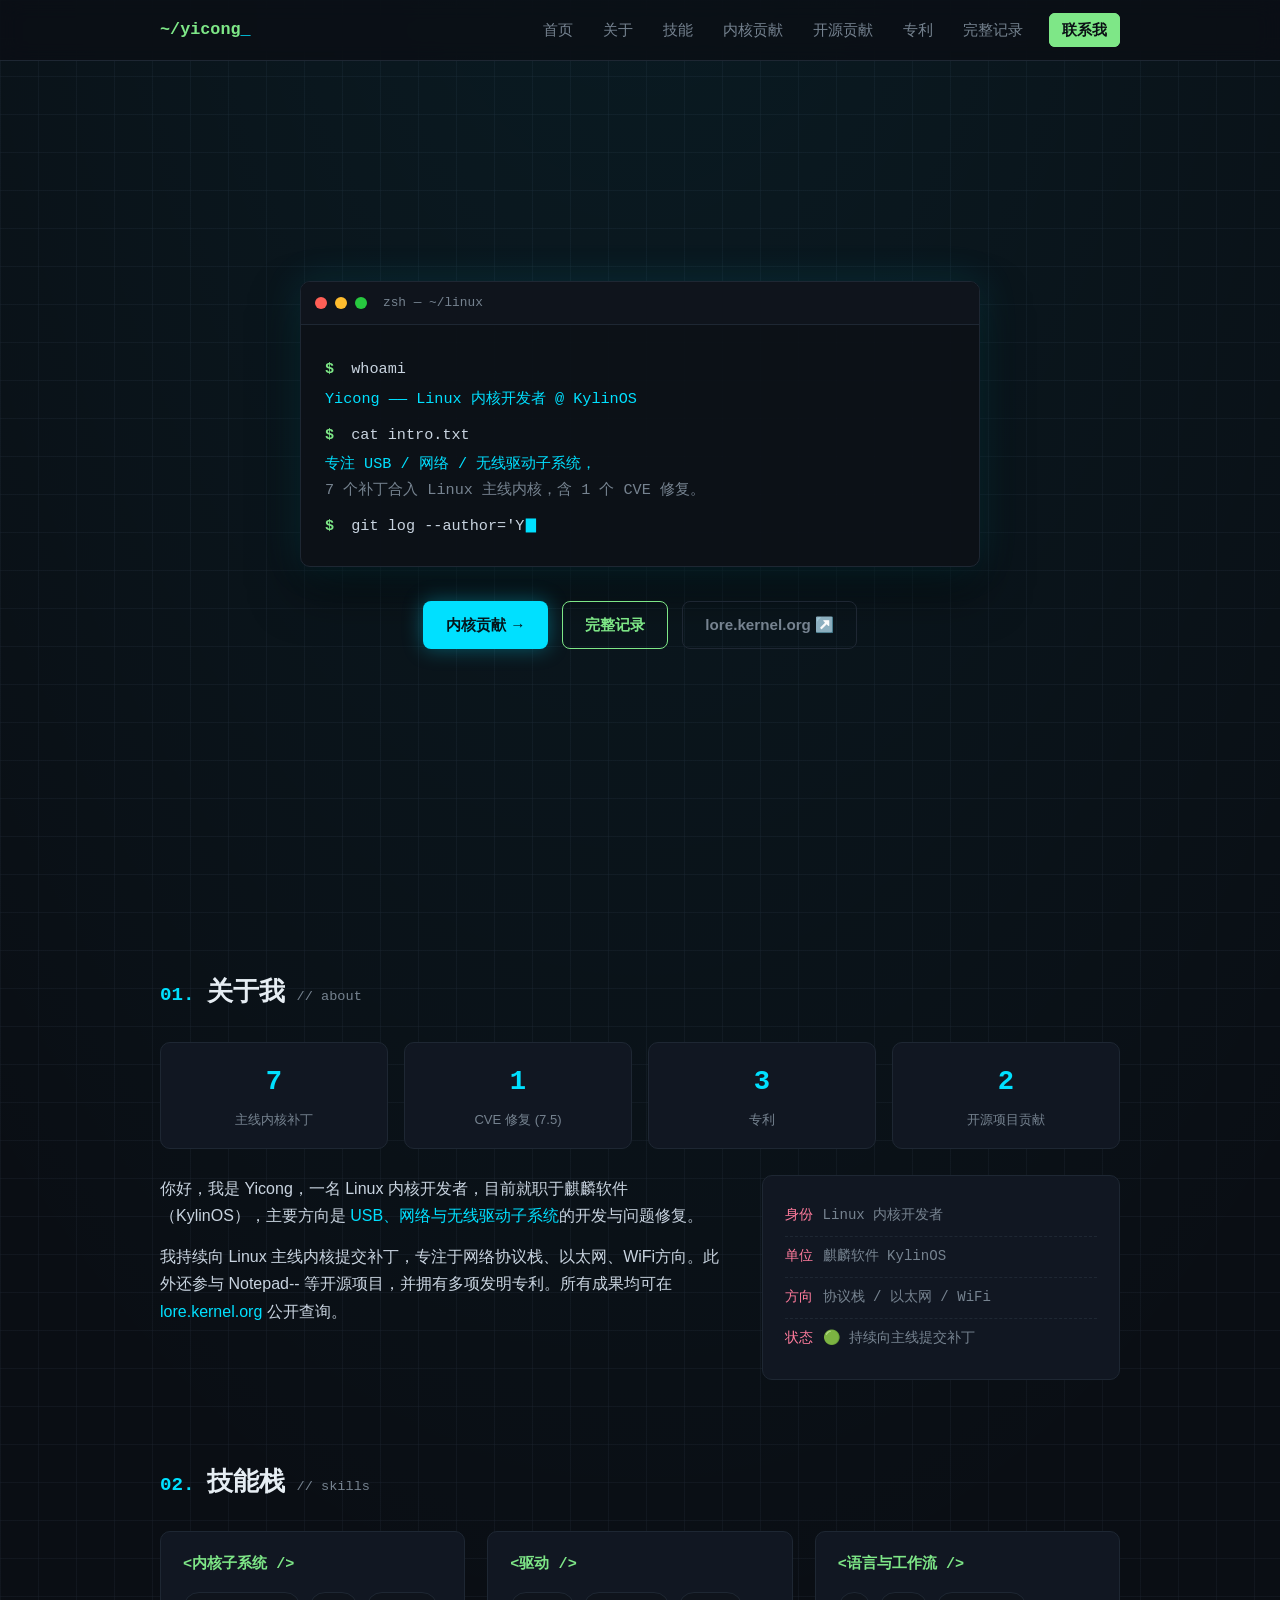
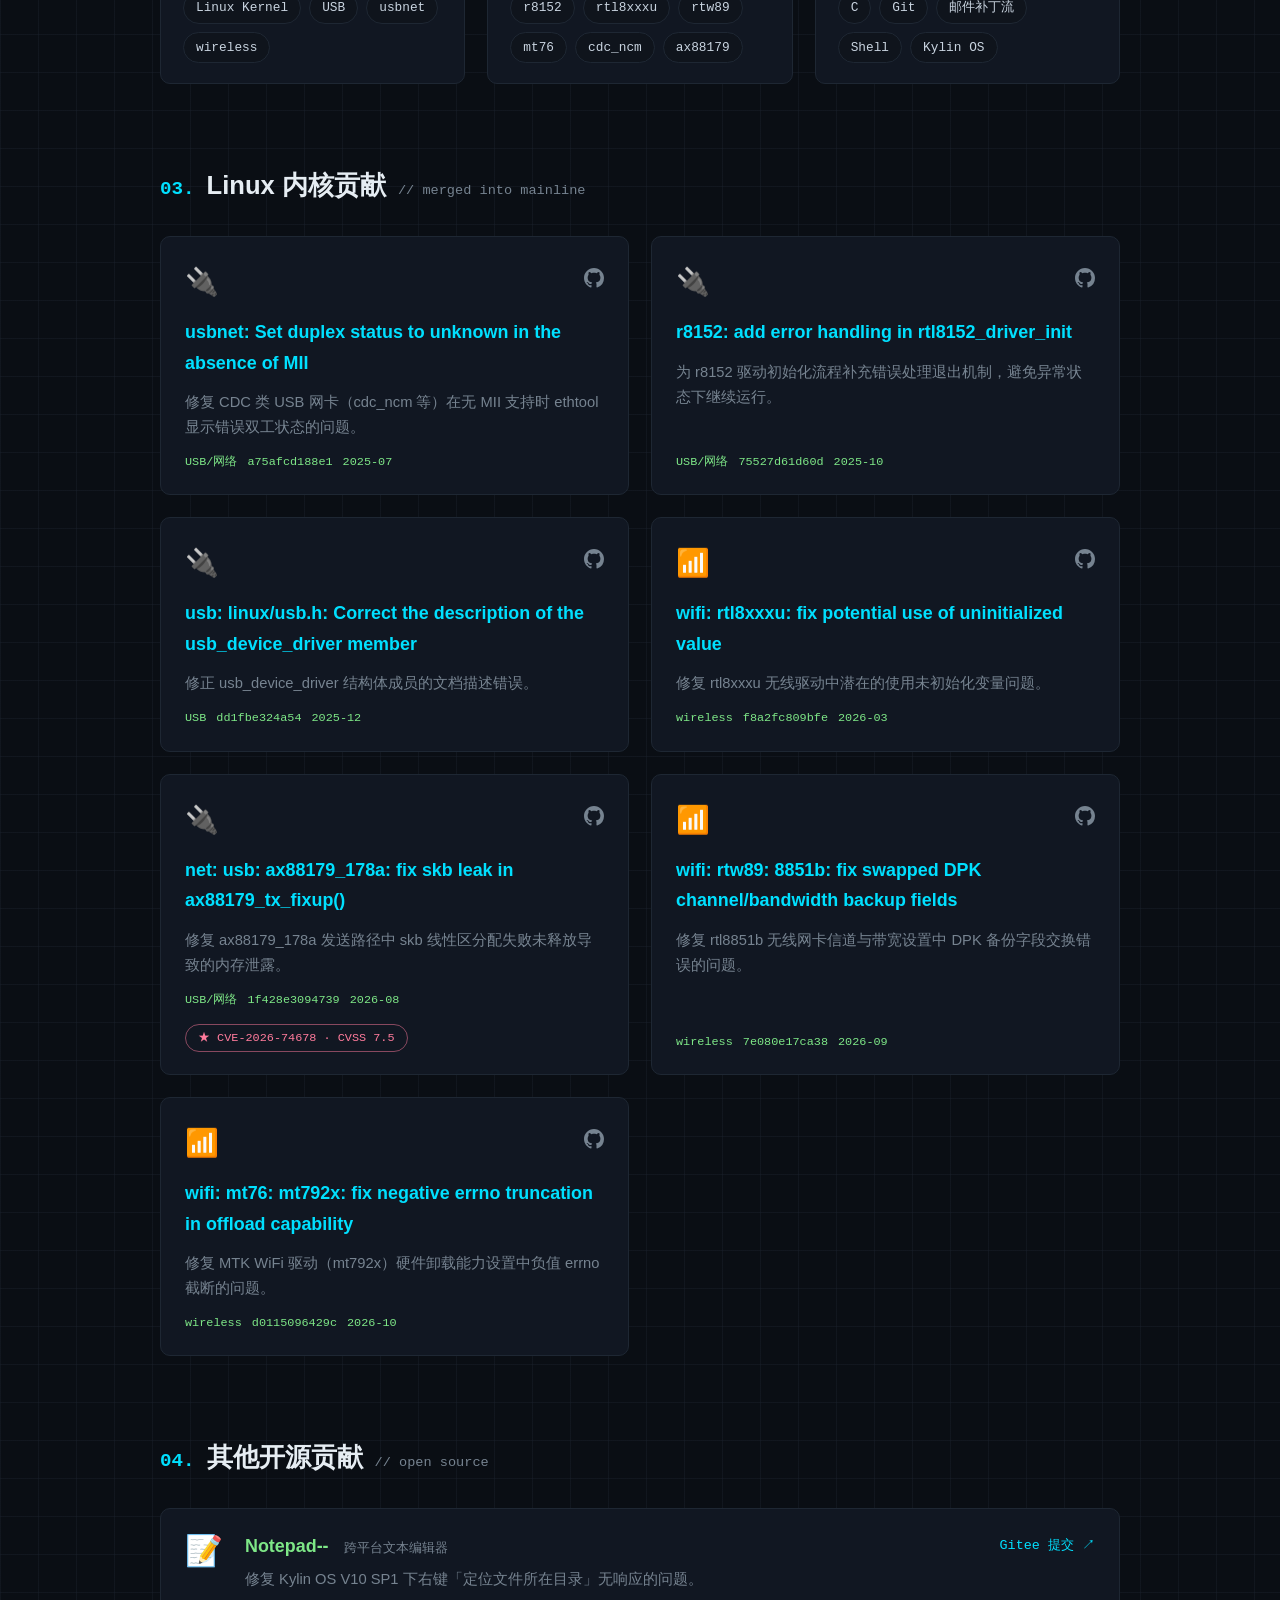
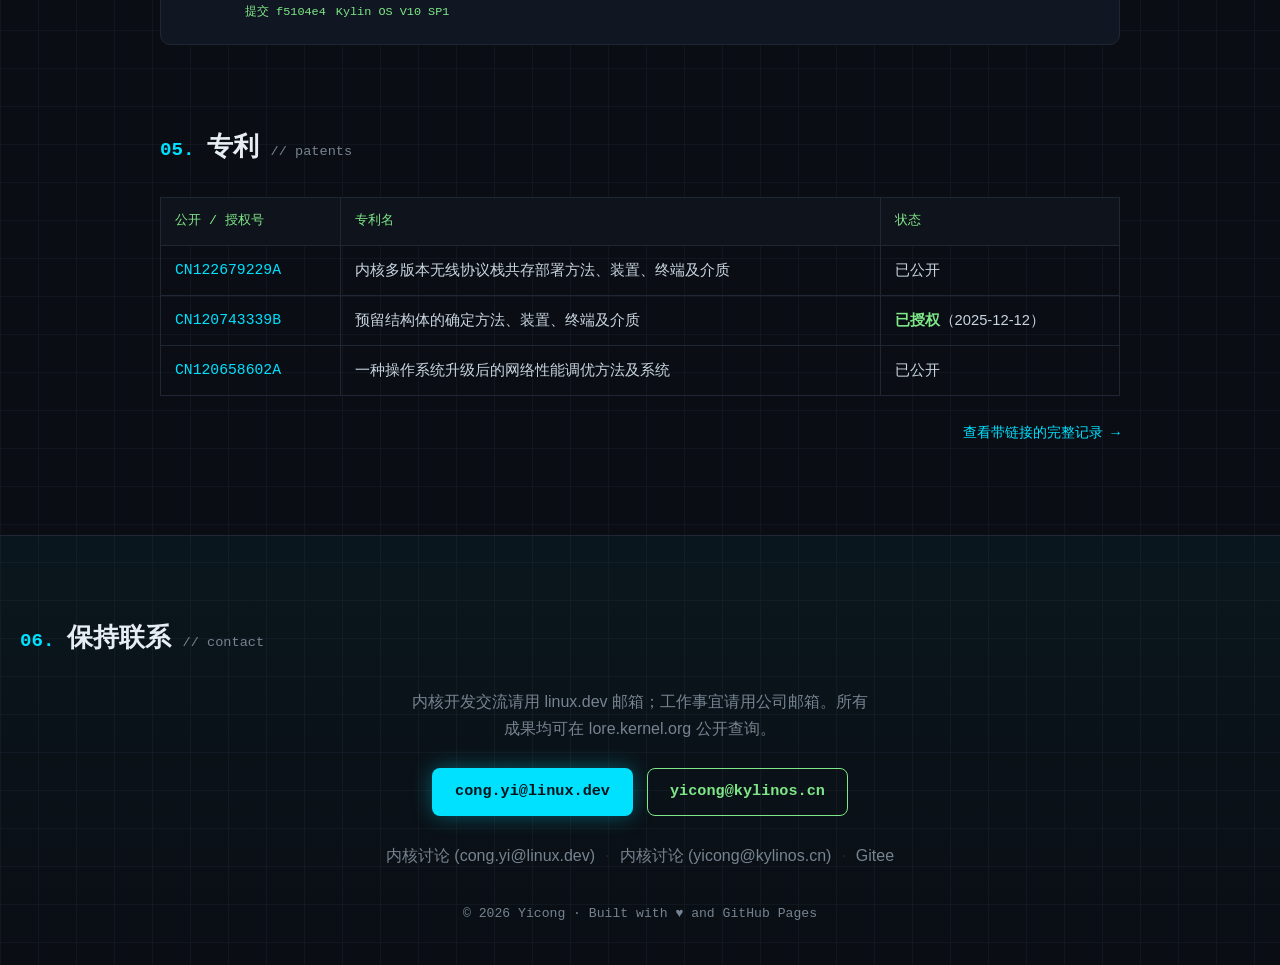
==== index.html @ e0f2b792 "init: personal homepage (Linux kernel contributions, open source & patents)" ====
<!DOCTYPE html>
<html lang="zh-CN">
<head>
  <meta charset="UTF-8">
  <meta name="viewport" content="width=device-width, initial-scale=1.0">
  <meta name="description" content="Yicong 的个人主页 — Linux 内核贡献、开源项目与专利">
  <title>Yicong · Linux 内核开发者</title>
  <link rel="stylesheet" href="css/style.css">
</head>
<body>

  <!-- 导航栏 -->
  <nav class="nav">
    <div class="nav-inner">
      <a class="logo" href="#home">~/yicong<span class="logo-cursor">_</span></a>
      <button class="nav-toggle" id="navToggle" aria-label="打开菜单">☰</button>
      <ul class="nav-links" id="navLinks">
        <li><a href="#home">首页</a></li>
        <li><a href="#about">关于</a></li>
        <li><a href="#skills">技能</a></li>
        <li><a href="#kernel">内核贡献</a></li>
        <li><a href="#oss">开源贡献</a></li>
        <li><a href="#patents">专利</a></li>
        <li><a href="contributions.html">完整记录</a></li>
        <li><a href="#contact" class="nav-cta">联系我</a></li>
      </ul>
    </div>
  </nav>

  <!-- 首屏：终端窗口 -->
  <header class="hero" id="home">
    <div class="terminal">
      <div class="terminal-bar">
        <span class="dot dot-red"></span>
        <span class="dot dot-yellow"></span>
        <span class="dot dot-green"></span>
        <span class="terminal-title">zsh — ~/linux</span>
      </div>
      <div class="terminal-body">
        <p class="line"><span class="prompt">$</span> whoami</p>
        <p class="output">Yicong —— Linux 内核开发者 @ KylinOS</p>
        <p class="line"><span class="prompt">$</span> cat intro.txt</p>
        <p class="output">专注 USB / 网络 / 无线驱动子系统，<br>7 个补丁合入 Linux 主线内核，含 1 个 CVE 修复。</p>
        <p class="line"><span class="prompt">$</span> <span id="typing"></span><span class="type-cursor">▊</span></p>
      </div>
    </div>
    <div class="hero-links">
      <a class="btn btn-primary" href="#kernel">内核贡献 →</a>
      <a class="btn btn-outline" href="contributions.html">完整记录</a>
      <a class="btn btn-ghost" href="https://lore.kernel.org/all/?q=cong.yi%40linux.dev" target="_blank" rel="noopener">lore.kernel.org ↗</a>
    </div>
  </header>

  <main>
    <!-- 关于我 -->
    <section id="about" class="section reveal">
      <h2><span class="sec-index">01.</span>关于我 <code class="sec-comment">// about</code></h2>
      <div class="stats">
        <div class="stat"><b>7</b><span>主线内核补丁</span></div>
        <div class="stat"><b>1</b><span>CVE 修复 (7.5)</span></div>
        <div class="stat"><b>3</b><span>专利</span></div>
        <div class="stat"><b>2</b><span>开源项目贡献</span></div>
      </div>
      <div class="about-grid">
        <div class="about-text">
          <p>你好，我是 Yicong，一名 Linux 内核开发者，目前就职于麒麟软件（KylinOS），主要方向是 <em>USB、网络与无线驱动子系统</em>的开发与问题修复。</p>
          <p>我持续向 Linux 主线内核提交补丁，专注于网络协议栈、以太网、WiFi方向。此外还参与 Notepad-- 等开源项目，并拥有多项发明专利。所有成果均可在 <a href="https://lore.kernel.org/all/?q=cong.yi%40linux.dev" target="_blank" rel="noopener">lore.kernel.org</a> 公开查询。</p>
        </div>
        <div class="facts-card">
          <p class="fact"><span class="fact-key">身份</span>Linux 内核开发者</p>
          <p class="fact"><span class="fact-key">单位</span>麒麟软件 KylinOS</p>
          <p class="fact"><span class="fact-key">方向</span>协议栈 / 以太网 / WiFi</p>
          <p class="fact"><span class="fact-key">状态</span>🟢 持续向主线提交补丁</p>
        </div>
      </div>
    </section>

    <!-- 技能 -->
    <section id="skills" class="section reveal">
      <h2><span class="sec-index">02.</span>技能栈 <code class="sec-comment">// skills</code></h2>
      <div class="skill-groups">
        <div class="skill-group">
          <h3>&lt;内核子系统 /&gt;</h3>
          <div class="chips">
            <span class="chip">Linux Kernel</span><span class="chip">USB</span><span class="chip">usbnet</span><span class="chip">wireless</span>
          </div>
        </div>
        <div class="skill-group">
          <h3>&lt;驱动 /&gt;</h3>
          <div class="chips">
            <span class="chip">r8152</span><span class="chip">rtl8xxxu</span><span class="chip">rtw89</span><span class="chip">mt76</span><span class="chip">cdc_ncm</span><span class="chip">ax88179</span>
          </div>
        </div>
        <div class="skill-group">
          <h3>&lt;语言与工作流 /&gt;</h3>
          <div class="chips">
            <span class="chip">C</span><span class="chip">Git</span><span class="chip">邮件补丁流</span><span class="chip">Shell</span><span class="chip">Kylin OS</span>
          </div>
        </div>
      </div>
    </section>

    <!-- Linux 内核贡献 -->
    <section id="kernel" class="section reveal">
      <h2><span class="sec-index">03.</span>Linux 内核贡献 <code class="sec-comment">// merged into mainline</code></h2>
      <div class="project-grid">

        <article class="project-card">
          <div class="project-top">
            <span class="folder-icon">🔌</span>
            <div class="project-links"><a href="https://git.kernel.org/pub/scm/linux/kernel/git/stable/linux.git/commit/?id=a75afcd188e1a7385c71f78d4e5e8d7b6bd9c2e4" target="_blank" rel="noopener" title="内核补丁"><svg viewBox="0 0 16 16" width="20" height="20" fill="currentColor"><path d="M8 0C3.58 0 0 3.58 0 8c0 3.54 2.29 6.53 5.47 7.59.4.07.55-.17.55-.38 0-.19-.01-.82-.01-1.49-2.01.37-2.53-.49-2.69-.94-.09-.23-.48-.94-.82-1.13-.28-.15-.68-.52-.01-.53.63-.01 1.08.58 1.23.82.72 1.21 1.87.87 2.33.66.07-.52.28-.87.51-1.07-1.78-.2-3.64-.89-3.64-3.95 0-.87.31-1.59.82-2.15-.08-.2-.36-1.02.08-2.12 0 0 .67-.21 2.2.82.64-.18 1.32-.27 2-.27s1.36.09 2 .27c1.53-1.04 2.2-.82 2.2-.82.44 1.1.16 1.92.08 2.12.51.56.82 1.27.82 2.15 0 3.07-1.87 3.75-3.65 3.95.29.25.54.73.54 1.48 0 1.07-.01 1.93-.01 2.2 0 .21.15.46.55.38A8.01 8.01 0 0 0 16 8c0-4.42-3.58-8-8-8z"/></svg></a></div>
          </div>
          <h3>usbnet: Set duplex status to unknown in the absence of MII</h3>
          <p>修复 CDC 类 USB 网卡（cdc_ncm 等）在无 MII 支持时 ethtool 显示错误双工状态的问题。</p>
          <div class="tags"><span>USB/网络</span><span>a75afcd188e1</span><span>2025-07</span></div>
        </article>

        <article class="project-card">
          <div class="project-top">
            <span class="folder-icon">🔌</span>
            <div class="project-links"><a href="https://git.kernel.org/pub/scm/linux/kernel/git/stable/linux.git/commit/?id=75527d61d60d493d1eb064f335071a20ca581f54" target="_blank" rel="noopener" title="内核补丁"><svg viewBox="0 0 16 16" width="20" height="20" fill="currentColor"><path d="M8 0C3.58 0 0 3.58 0 8c0 3.54 2.29 6.53 5.47 7.59.4.07.55-.17.55-.38 0-.19-.01-.82-.01-1.49-2.01.37-2.53-.49-2.69-.94-.09-.23-.48-.94-.82-1.13-.28-.15-.68-.52-.01-.53.63-.01 1.08.58 1.23.82.72 1.21 1.87.87 2.33.66.07-.52.28-.87.51-1.07-1.78-.2-3.64-.89-3.64-3.95 0-.87.31-1.59.82-2.15-.08-.2-.36-1.02.08-2.12 0 0 .67-.21 2.2.82.64-.18 1.32-.27 2-.27s1.36.09 2 .27c1.53-1.04 2.2-.82 2.2-.82.44 1.1.16 1.92.08 2.12.51.56.82 1.27.82 2.15 0 3.07-1.87 3.75-3.65 3.95.29.25.54.73.54 1.48 0 1.07-.01 1.93-.01 2.2 0 .21.15.46.55.38A8.01 8.01 0 0 0 16 8c0-4.42-3.58-8-8-8z"/></svg></a></div>
          </div>
          <h3>r8152: add error handling in rtl8152_driver_init</h3>
          <p>为 r8152 驱动初始化流程补充错误处理退出机制，避免异常状态下继续运行。</p>
          <div class="tags"><span>USB/网络</span><span>75527d61d60d</span><span>2025-10</span></div>
        </article>

        <article class="project-card">
          <div class="project-top">
            <span class="folder-icon">🔌</span>
            <div class="project-links"><a href="https://git.kernel.org/pub/scm/linux/kernel/git/stable/linux.git/commit/?id=dd1fbe324a548e8057d5f3c72ce1a64a80f1753e" target="_blank" rel="noopener" title="内核补丁"><svg viewBox="0 0 16 16" width="20" height="20" fill="currentColor"><path d="M8 0C3.58 0 0 3.58 0 8c0 3.54 2.29 6.53 5.47 7.59.4.07.55-.17.55-.38 0-.19-.01-.82-.01-1.49-2.01.37-2.53-.49-2.69-.94-.09-.23-.48-.94-.82-1.13-.28-.15-.68-.52-.01-.53.63-.01 1.08.58 1.23.82.72 1.21 1.87.87 2.33.66.07-.52.28-.87.51-1.07-1.78-.2-3.64-.89-3.64-3.95 0-.87.31-1.59.82-2.15-.08-.2-.36-1.02.08-2.12 0 0 .67-.21 2.2.82.64-.18 1.32-.27 2-.27s1.36.09 2 .27c1.53-1.04 2.2-.82 2.2-.82.44 1.1.16 1.92.08 2.12.51.56.82 1.27.82 2.15 0 3.07-1.87 3.75-3.65 3.95.29.25.54.73.54 1.48 0 1.07-.01 1.93-.01 2.2 0 .21.15.46.55.38A8.01 8.01 0 0 0 16 8c0-4.42-3.58-8-8-8z"/></svg></a></div>
          </div>
          <h3>usb: linux/usb.h: Correct the description of the usb_device_driver member</h3>
          <p>修正 usb_device_driver 结构体成员的文档描述错误。</p>
          <div class="tags"><span>USB</span><span>dd1fbe324a54</span><span>2025-12</span></div>
        </article>

        <article class="project-card">
          <div class="project-top">
            <span class="folder-icon">📶</span>
            <div class="project-links"><a href="https://git.kernel.org/pub/scm/linux/kernel/git/stable/linux.git/commit/?id=f8a2fc809bfeb49130709b31a4d357a049f28547" target="_blank" rel="noopener" title="内核补丁"><svg viewBox="0 0 16 16" width="20" height="20" fill="currentColor"><path d="M8 0C3.58 0 0 3.58 0 8c0 3.54 2.29 6.53 5.47 7.59.4.07.55-.17.55-.38 0-.19-.01-.82-.01-1.49-2.01.37-2.53-.49-2.69-.94-.09-.23-.48-.94-.82-1.13-.28-.15-.68-.52-.01-.53.63-.01 1.08.58 1.23.82.72 1.21 1.87.87 2.33.66.07-.52.28-.87.51-1.07-1.78-.2-3.64-.89-3.64-3.95 0-.87.31-1.59.82-2.15-.08-.2-.36-1.02.08-2.12 0 0 .67-.21 2.2.82.64-.18 1.32-.27 2-.27s1.36.09 2 .27c1.53-1.04 2.2-.82 2.2-.82.44 1.1.16 1.92.08 2.12.51.56.82 1.27.82 2.15 0 3.07-1.87 3.75-3.65 3.95.29.25.54.73.54 1.48 0 1.07-.01 1.93-.01 2.2 0 .21.15.46.55.38A8.01 8.01 0 0 0 16 8c0-4.42-3.58-8-8-8z"/></svg></a></div>
          </div>
          <h3>wifi: rtl8xxxu: fix potential use of uninitialized value</h3>
          <p>修复 rtl8xxxu 无线驱动中潜在的使用未初始化变量问题。</p>
          <div class="tags"><span>wireless</span><span>f8a2fc809bfe</span><span>2026-03</span></div>
        </article>

        <article class="project-card">
          <div class="project-top">
            <span class="folder-icon">🔌</span>
            <div class="project-links"><a href="https://git.kernel.org/pub/scm/linux/kernel/git/stable/linux.git/commit/?id=1f428e30947395d9b9aacee03e25a4e6cfcad7a4" target="_blank" rel="noopener" title="内核补丁"><svg viewBox="0 0 16 16" width="20" height="20" fill="currentColor"><path d="M8 0C3.58 0 0 3.58 0 8c0 3.54 2.29 6.53 5.47 7.59.4.07.55-.17.55-.38 0-.19-.01-.82-.01-1.49-2.01.37-2.53-.49-2.69-.94-.09-.23-.48-.94-.82-1.13-.28-.15-.68-.52-.01-.53.63-.01 1.08.58 1.23.82.72 1.21 1.87.87 2.33.66.07-.52.28-.87.51-1.07-1.78-.2-3.64-.89-3.64-3.95 0-.87.31-1.59.82-2.15-.08-.2-.36-1.02.08-2.12 0 0 .67-.21 2.2.82.64-.18 1.32-.27 2-.27s1.36.09 2 .27c1.53-1.04 2.2-.82 2.2-.82.44 1.1.16 1.92.08 2.12.51.56.82 1.27.82 2.15 0 3.07-1.87 3.75-3.65 3.95.29.25.54.73.54 1.48 0 1.07-.01 1.93-.01 2.2 0 .21.15.46.55.38A8.01 8.01 0 0 0 16 8c0-4.42-3.58-8-8-8z"/></svg></a></div>
          </div>
          <h3>net: usb: ax88179_178a: fix skb leak in ax88179_tx_fixup()</h3>
          <p>修复 ax88179_178a 发送路径中 skb 线性区分配失败未释放导致的内存泄露。</p>
          <div class="tags"><span>USB/网络</span><span>1f428e3094739</span><span>2026-08</span></div>
          <div><a class="cve-badge" href="https://lore.kernel.org/linux-cve-announce/2026082231-CVE-2026-74678-e009@gregkh/" target="_blank" rel="noopener">★ CVE-2026-74678 · CVSS 7.5</a></div>
        </article>

        <article class="project-card">
          <div class="project-top">
            <span class="folder-icon">📶</span>
            <div class="project-links"><a href="https://git.kernel.org/pub/scm/linux/kernel/git/stable/linux.git/commit/?id=7e080e17ca38b72f6cf01e3bc750c243573e69a7" target="_blank" rel="noopener" title="内核补丁"><svg viewBox="0 0 16 16" width="20" height="20" fill="currentColor"><path d="M8 0C3.58 0 0 3.58 0 8c0 3.54 2.29 6.53 5.47 7.59.4.07.55-.17.55-.38 0-.19-.01-.82-.01-1.49-2.01.37-2.53-.49-2.69-.94-.09-.23-.48-.94-.82-1.13-.28-.15-.68-.52-.01-.53.63-.01 1.08.58 1.23.82.72 1.21 1.87.87 2.33.66.07-.52.28-.87.51-1.07-1.78-.2-3.64-.89-3.64-3.95 0-.87.31-1.59.82-2.15-.08-.2-.36-1.02.08-2.12 0 0 .67-.21 2.2.82.64-.18 1.32-.27 2-.27s1.36.09 2 .27c1.53-1.04 2.2-.82 2.2-.82.44 1.1.16 1.92.08 2.12.51.56.82 1.27.82 2.15 0 3.07-1.87 3.75-3.65 3.95.29.25.54.73.54 1.48 0 1.07-.01 1.93-.01 2.2 0 .21.15.46.55.38A8.01 8.01 0 0 0 16 8c0-4.42-3.58-8-8-8z"/></svg></a></div>
          </div>
          <h3>wifi: rtw89: 8851b: fix swapped DPK channel/bandwidth backup fields</h3>
          <p>修复 rtl8851b 无线网卡信道与带宽设置中 DPK 备份字段交换错误的问题。</p>
          <div class="tags"><span>wireless</span><span>7e080e17ca38</span><span>2026-09</span></div>
        </article>

        <article class="project-card">
          <div class="project-top">
            <span class="folder-icon">📶</span>
            <div class="project-links"><a href="https://git.kernel.org/pub/scm/linux/kernel/git/stable/linux.git/commit/?id=d0115096429ca090a592770c7645f9553a839954" target="_blank" rel="noopener" title="内核补丁"><svg viewBox="0 0 16 16" width="20" height="20" fill="currentColor"><path d="M8 0C3.58 0 0 3.58 0 8c0 3.54 2.29 6.53 5.47 7.59.4.07.55-.17.55-.38 0-.19-.01-.82-.01-1.49-2.01.37-2.53-.49-2.69-.94-.09-.23-.48-.94-.82-1.13-.28-.15-.68-.52-.01-.53.63-.01 1.08.58 1.23.82.72 1.21 1.87.87 2.33.66.07-.52.28-.87.51-1.07-1.78-.2-3.64-.89-3.64-3.95 0-.87.31-1.59.82-2.15-.08-.2-.36-1.02.08-2.12 0 0 .67-.21 2.2.82.64-.18 1.32-.27 2-.27s1.36.09 2 .27c1.53-1.04 2.2-.82 2.2-.82.44 1.1.16 1.92.08 2.12.51.56.82 1.27.82 2.15 0 3.07-1.87 3.75-3.65 3.95.29.25.54.73.54 1.48 0 1.07-.01 1.93-.01 2.2 0 .21.15.46.55.38A8.01 8.01 0 0 0 16 8c0-4.42-3.58-8-8-8z"/></svg></a></div>
          </div>
          <h3>wifi: mt76: mt792x: fix negative errno truncation in offload capability</h3>
          <p>修复 MTK WiFi 驱动（mt792x）硬件卸载能力设置中负值 errno 截断的问题。</p>
          <div class="tags"><span>wireless</span><span>d0115096429c</span><span>2026-10</span></div>
        </article>

      </div>
    </section>

    <!-- 其他开源贡献 -->
    <section id="oss" class="section reveal">
      <h2><span class="sec-index">04.</span>其他开源贡献 <code class="sec-comment">// open source</code></h2>
      <div class="oss-grid">

        <article class="oss-card">
          <span class="oss-icon">📝</span>
          <div class="oss-body">
            <h3>Notepad-- <span class="oss-sub">跨平台文本编辑器</span></h3>
            <p>修复 Kylin OS V10 SP1 下右键「定位文件所在目录」无响应的问题。</p>
            <div class="tags"><span>提交 f5104e4</span><span>Kylin OS V10 SP1</span></div>
          </div>
          <a class="oss-link" href="https://gitee.com/cxasm/notepad--/commit/99b3831f2408c8510f2728cb14e7015884a0a6ca" target="_blank" rel="noopener">Gitee 提交 ↗</a>
        </article>

      </div>
    </section>

    <!-- 专利 -->
    <section id="patents" class="section reveal">
      <h2><span class="sec-index">05.</span>专利 <code class="sec-comment">// patents</code></h2>
      <table class="patent-table">
        <thead>
          <tr><th>公开 / 授权号</th><th>专利名</th><th>状态</th></tr>
        </thead>
        <tbody>
          <tr>
            <td>CN122679229A</td>
            <td>内核多版本无线协议栈共存部署方法、装置、终端及介质</td>
            <td>已公开</td>
          </tr>
          <tr>
            <td>CN120743339B</td>
            <td>预留结构体的确定方法、装置、终端及介质</td>
            <td><span class="status-ok">已授权</span>（2025-12-12）</td>
          </tr>
          <tr>
            <td>CN120658602A</td>
            <td>一种操作系统升级后的网络性能调优方法及系统</td>
            <td>已公开</td>
          </tr>
        </tbody>
      </table>
      <p class="more-link"><a href="contributions.html">查看带链接的完整记录 →</a></p>
    </section>
  </main>

  <!-- 联系 & 页脚 -->
  <footer id="contact" class="footer reveal">
    <h2><span class="sec-index">06.</span>保持联系 <code class="sec-comment">// contact</code></h2>
    <p class="footer-lead">内核开发交流请用 linux.dev 邮箱；工作事宜请用公司邮箱。所有成果均可在 lore.kernel.org 公开查询。</p>
    <div class="footer-mails">
      <a class="btn btn-primary footer-mail" href="mailto:cong.yi@linux.dev">cong.yi@linux.dev</a>
      <a class="btn btn-outline footer-mail" href="mailto:yicong@kylinos.cn">yicong@kylinos.cn</a>
    </div>
    <div class="footer-links">
      <a href="https://lore.kernel.org/all/?q=cong.yi%40linux.dev" target="_blank" rel="noopener">内核讨论 (cong.yi@linux.dev)</a>
      <span class="sep">·</span>
      <a href="https://lore.kernel.org/all/?q=yicong%40kylinos.cn" target="_blank" rel="noopener">内核讨论 (yicong@kylinos.cn)</a>
      <span class="sep">·</span>
      <a href="https://gitee.com/" target="_blank" rel="noopener">Gitee</a>
    </div>
    <p class="copyright">© <span id="year">2026</span> Yicong · Built with ♥ and GitHub Pages</p>
  </footer>

  <script src="js/main.js"></script>
</body>
</html>
---- css/style.css ----
/* ============ 深色极客风 ============ */
:root {
  --bg: #0a0e14;
  --bg-soft: #0f141c;
  --card: #111722;
  --border: #1e2733;
  --text: #c9d4e0;
  --text-dim: #768390;
  --cyan: #00e0ff;
  --green: #7ee787;
  --pink: #ff7b9c;
  --mono: "JetBrains Mono", "Fira Code", "Cascadia Code", Consolas, "Courier New", monospace;
  --sans: -apple-system, "PingFang SC", "Microsoft YaHei", "Segoe UI", sans-serif, "Apple Color Emoji", "Segoe UI Emoji", "Noto Color Emoji";
}

* { margin: 0; padding: 0; box-sizing: border-box; }
html { scroll-behavior: smooth; }

body {
  font-family: var(--sans);
  background:
    radial-gradient(ellipse 80% 50% at 50% -10%, rgba(0, 224, 255, .07), transparent),
    linear-gradient(rgba(30, 39, 51, .35) 1px, transparent 1px),
    linear-gradient(90deg, rgba(30, 39, 51, .35) 1px, transparent 1px),
    var(--bg);
  background-size: auto, 38px 38px, 38px 38px, auto;
  color: var(--text);
  line-height: 1.7;
}

::selection { background: rgba(0, 224, 255, .25); color: #fff; }

a { color: var(--cyan); text-decoration: none; }

/* ---------- 导航 ---------- */
.nav {
  position: fixed; top: 0; left: 0; right: 0; z-index: 100;
  background: rgba(10, 14, 20, .8);
  backdrop-filter: blur(10px);
  border-bottom: 1px solid var(--border);
}
.nav-inner {
  max-width: 1000px; margin: 0 auto; padding: 0 20px;
  height: 60px; display: flex; align-items: center; justify-content: space-between;
}
.logo {
  font-family: var(--mono); font-size: 1.05rem; color: var(--green); font-weight: 600;
}
.logo-cursor { color: var(--cyan); animation: blink 1.1s step-end infinite; }
@keyframes blink { 50% { opacity: 0; } }

.nav-links { list-style: none; display: flex; gap: 6px; align-items: center; }
.nav-links a {
  color: var(--text-dim); font-size: .92rem; padding: 8px 12px; border-radius: 6px;
  transition: color .2s, background .2s;
}
.nav-links a:hover { color: var(--cyan); background: rgba(0, 224, 255, .08); }
.nav-links .nav-cta {
  color: var(--bg); background: var(--green); font-weight: 600;
  margin-left: 8px; border: 1px solid var(--green);
}
.nav-links .nav-cta:hover { background: var(--cyan); border-color: var(--cyan); color: var(--bg); }

.nav-toggle {
  display: none; background: none; border: 1px solid var(--border);
  color: var(--text); font-size: 1.2rem; border-radius: 6px;
  padding: 4px 10px; cursor: pointer;
}

/* ---------- 首屏终端 ---------- */
.hero {
  min-height: 100vh; display: flex; flex-direction: column;
  align-items: center; justify-content: center; gap: 34px; padding: 90px 20px 60px;
}
.terminal {
  width: min(680px, 100%);
  background: rgba(13, 17, 23, .92);
  border: 1px solid var(--border); border-radius: 10px;
  box-shadow: 0 0 40px rgba(0, 224, 255, .12), 0 24px 48px rgba(0, 0, 0, .5);
  overflow: hidden;
  animation: float 6s ease-in-out infinite;
}
@keyframes float {
  0%, 100% { transform: translateY(0); }
  50% { transform: translateY(-8px); }
}
.terminal-bar {
  display: flex; align-items: center; gap: 8px;
  background: var(--bg-soft); padding: 10px 14px; border-bottom: 1px solid var(--border);
}
.dot { width: 12px; height: 12px; border-radius: 50%; }
.dot-red { background: #ff5f56; } .dot-yellow { background: #ffbd2e; } .dot-green { background: #27c93f; }
.terminal-title { margin-left: 8px; color: var(--text-dim); font-family: var(--mono); font-size: .8rem; }
.terminal-body { padding: 22px 24px 26px; font-family: var(--mono); font-size: .95rem; }
.terminal-body .line { color: var(--text); margin-top: 10px; }
.prompt { color: var(--green); font-weight: 700; margin-right: 8px; }
.output { color: var(--text-dim); margin: 4px 0 6px; }
.output:first-line { color: var(--cyan); }
.type-cursor { color: var(--cyan); animation: blink 1s step-end infinite; }

.hero-links { display: flex; gap: 14px; flex-wrap: wrap; justify-content: center; }
.btn {
  display: inline-block; padding: 10px 22px; border-radius: 8px;
  font-size: .95rem; font-weight: 600; border: 1px solid transparent;
  transition: transform .2s, box-shadow .2s, background .2s, color .2s;
}
.btn:hover { transform: translateY(-2px); }
.btn-primary { background: var(--cyan); color: #04141a; box-shadow: 0 0 20px rgba(0, 224, 255, .35); }
.btn-primary:hover { box-shadow: 0 0 34px rgba(0, 224, 255, .55); }
.btn-outline { border-color: var(--green); color: var(--green); }
.btn-outline:hover { background: rgba(126, 231, 135, .1); box-shadow: 0 0 20px rgba(126, 231, 135, .2); }
.btn-ghost { color: var(--text-dim); border-color: var(--border); }
.btn-ghost:hover { color: var(--text); border-color: var(--text-dim); }

/* ---------- 通用 section ---------- */
.section, .footer, .hero { scroll-margin-top: 76px; }
.section { max-width: 1000px; margin: 0 auto; padding: 70px 20px 10px; }
h2 {
  font-size: 1.6rem; color: #e6edf3; margin-bottom: 28px;
  display: flex; align-items: baseline; gap: 12px; flex-wrap: wrap;
}
.sec-index { font-family: var(--mono); color: var(--cyan); font-size: 1.2rem; }
.sec-comment {
  font-family: var(--mono); font-size: .85rem; color: var(--text-dim);
  font-weight: 400; background: none;
}
h3 { color: #e6edf3; }

/* 关于 */
.about-grid { display: grid; grid-template-columns: 1.6fr 1fr; gap: 28px; align-items: start; }
.about-text p { margin-bottom: 14px; }
.about-text em { color: var(--cyan); font-style: normal; }
.facts-card {
  background: var(--card); border: 1px solid var(--border); border-radius: 10px;
  padding: 20px 22px; font-family: var(--mono); font-size: .88rem;
}
.fact { padding: 8px 0; border-bottom: 1px dashed var(--border); color: var(--text-dim); }
.fact:last-child { border-bottom: none; }
.fact-key { color: var(--pink); margin-right: 10px; }

/* 技能 */
.skill-groups { display: grid; grid-template-columns: repeat(3, 1fr); gap: 22px; }
.skill-group {
  background: var(--card); border: 1px solid var(--border); border-radius: 10px;
  padding: 20px 22px; transition: border-color .25s, box-shadow .25s;
}
.skill-group:hover { border-color: rgba(0, 224, 255, .5); box-shadow: 0 0 24px rgba(0, 224, 255, .12); }
.skill-group h3 { font-family: var(--mono); font-size: .95rem; color: var(--green); margin-bottom: 14px; }
.chips { display: flex; flex-wrap: wrap; gap: 8px; }
.chip {
  font-family: var(--mono); font-size: .8rem; color: var(--text);
  background: var(--bg-soft); border: 1px solid var(--border);
  border-radius: 999px; padding: 4px 12px;
  transition: color .2s, border-color .2s;
}
.chip:hover { color: var(--cyan); border-color: var(--cyan); }

/* 项目 */
.project-grid { display: grid; grid-template-columns: 1fr 1fr; gap: 22px; }
.project-card {
  background: var(--card); border: 1px solid var(--border); border-radius: 10px;
  padding: 22px 24px; display: flex; flex-direction: column; gap: 12px;
  transition: transform .25s, border-color .25s, box-shadow .25s;
}
.project-card:hover {
  transform: translateY(-5px);
  border-color: rgba(0, 224, 255, .55);
  box-shadow: 0 12px 32px rgba(0, 0, 0, .45), 0 0 24px rgba(0, 224, 255, .14);
}
.project-top { display: flex; justify-content: space-between; align-items: center; }
.folder-icon { font-size: 1.7rem; }
.project-links a { color: var(--text-dim); transition: color .2s; }
.project-links a:hover { color: var(--cyan); }
.project-card h3 { font-size: 1.12rem; color: var(--cyan); }
.project-card p { color: var(--text-dim); font-size: .92rem; flex: 1; }
.tags { display: flex; gap: 10px; flex-wrap: wrap; }
.tags span { font-family: var(--mono); font-size: .74rem; color: var(--green); }

/* 博客列表 */
.post-list { display: flex; flex-direction: column; gap: 12px; }
.post-item {
  display: flex; align-items: baseline; gap: 16px;
  background: var(--card); border: 1px solid var(--border); border-radius: 8px;
  padding: 16px 20px; color: var(--text);
  transition: border-color .2s, transform .2s;
}
.post-item:hover { border-color: rgba(0, 224, 255, .5); transform: translateX(6px); }
.post-date { font-family: var(--mono); font-size: .82rem; color: var(--text-dim); flex-shrink: 0; }
.post-title { font-weight: 600; flex: 1; }
.post-item:hover .post-title { color: var(--cyan); }
.post-tag {
  font-family: var(--mono); font-size: .74rem; color: var(--pink);
  border: 1px solid rgba(255, 123, 156, .4); border-radius: 999px; padding: 2px 10px;
}
.more-link { margin-top: 22px; text-align: right; }
.more-link a { font-family: var(--mono); font-size: .9rem; }

/* ---------- 页脚 / 联系 ---------- */
.footer {
  margin-top: 80px; padding: 80px 20px 40px; text-align: center;
  border-top: 1px solid var(--border);
  background: linear-gradient(rgba(0, 224, 255, .04), transparent);
}
.footer-lead { color: var(--text-dim); max-width: 460px; margin: 0 auto 26px; }
.footer-mail { font-family: var(--mono); }
.footer-links { margin-top: 26px; display: flex; justify-content: center; gap: 10px; color: var(--text-dim); }
.footer-links a { color: var(--text-dim); }
.footer-links a:hover { color: var(--cyan); }
.sep { color: var(--border); }
.copyright { margin-top: 34px; font-size: .82rem; color: var(--text-dim); font-family: var(--mono); }

/* ---------- 文章页 ---------- */
.page-header { padding: 120px 20px 20px; max-width: 760px; margin: 0 auto; }
.page-header .meta { font-family: var(--mono); font-size: .85rem; color: var(--text-dim); margin-bottom: 10px; display: flex; gap: 14px; align-items: center; }
.page-header h1 { color: #e6edf3; font-size: 1.9rem; line-height: 1.4; }
.article { max-width: 760px; margin: 0 auto; padding: 10px 20px 60px; }
.article h2 { margin: 34px 0 14px; font-size: 1.3rem; }
.article h2 .sec-index { font-size: 1rem; }
.article p { margin-bottom: 16px; color: var(--text); }
.article code {
  font-family: var(--mono); font-size: .86em; background: var(--bg-soft);
  border: 1px solid var(--border); border-radius: 4px; padding: 2px 7px; color: var(--green);
}
.article pre {
  background: var(--bg-soft); border: 1px solid var(--border); border-radius: 8px;
  padding: 16px 18px; overflow-x: auto; margin: 18px 0;
}
.article pre code { background: none; border: none; padding: 0; color: var(--text); font-size: .86rem; }
.article blockquote {
  border-left: 3px solid var(--cyan); background: rgba(0, 224, 255, .05);
  padding: 12px 18px; border-radius: 0 8px 8px 0; margin: 18px 0; color: var(--text-dim);
}
.article-nav {
  max-width: 760px; margin: 0 auto; padding: 20px;
  display: flex; justify-content: space-between; gap: 14px;
  border-top: 1px solid var(--border);
}
.article-nav a { font-size: .9rem; color: var(--text-dim); }
.article-nav a:hover { color: var(--cyan); }
.back-list { padding: 30px 20px 60px; text-align: center; }

/* 博客列表页 */
.page-title { padding: 120px 20px 0; max-width: 1000px; margin: 0 auto; }

/* ---------- 成果相关 ---------- */
/* 统计条 */
.stats { display: grid; grid-template-columns: repeat(4, 1fr); gap: 16px; margin-bottom: 26px; }
.stat {
  background: var(--card); border: 1px solid var(--border); border-radius: 10px;
  padding: 16px 10px; text-align: center; transition: border-color .25s;
}
.stat:hover { border-color: rgba(0, 224, 255, .5); }
.stat b { display: block; font-size: 1.7rem; color: var(--cyan); font-family: var(--mono); }
.stat span { font-size: .82rem; color: var(--text-dim); }

/* 专利表 */
.patent-table { width: 100%; border-collapse: collapse; font-size: .92rem; }
.patent-table th, .patent-table td {
  border: 1px solid var(--border); padding: 12px 14px; text-align: left; vertical-align: top;
}
.patent-table th {
  font-family: var(--mono); color: var(--green); background: var(--bg-soft);
  font-weight: 400; font-size: .84rem;
}
.patent-table td:first-child { font-family: var(--mono); color: var(--cyan); white-space: nowrap; }
.patent-table tr:hover td { background: rgba(0, 224, 255, .03); }
.status-ok { color: var(--green); font-weight: 700; }

/* CVE 徽章 */
.cve-badge {
  display: inline-block; font-family: var(--mono); font-size: .74rem;
  color: var(--pink); border: 1px solid rgba(255, 123, 156, .5);
  border-radius: 999px; padding: 3px 12px;
}
.cve-badge:hover { background: rgba(255, 123, 156, .1); }

/* 记录页条目 */
.record-item {
  background: var(--card); border: 1px solid var(--border); border-radius: 10px;
  padding: 20px 22px; margin-bottom: 16px;
}
.record-item h3 { font-size: 1.02rem; color: var(--cyan); margin-bottom: 8px; }
.record-desc { color: var(--text-dim); font-size: .92rem; margin-bottom: 10px; }
.record-desc b { color: var(--pink); }
.record-links { list-style: none; font-family: var(--mono); font-size: .82rem; display: flex; flex-wrap: wrap; gap: 8px 18px; }
.record-links li { color: var(--text-dim); }
.record-links code { background: var(--bg-soft); border: 1px solid var(--border); border-radius: 4px; padding: 1px 7px; color: var(--green); }
.record-links a { color: var(--cyan); }

/* 其他开源贡献卡片 */
.oss-grid { display: grid; grid-template-columns: 1fr; gap: 22px; }
.oss-card {
  display: flex; gap: 22px; align-items: flex-start;
  background: var(--card); border: 1px solid var(--border); border-radius: 10px;
  padding: 22px 24px;
  transition: border-color .25s, box-shadow .25s, transform .25s;
}
.oss-card:hover {
  transform: translateY(-4px);
  border-color: rgba(126, 231, 135, .5);
  box-shadow: 0 0 24px rgba(126, 231, 135, .12);
}
.oss-icon { font-size: 1.9rem; line-height: 1.3; }
.oss-body { flex: 1; }
.oss-body h3 { color: var(--green); font-size: 1.12rem; margin-bottom: 6px; }
.oss-sub { font-size: .82rem; color: var(--text-dim); font-weight: 400; margin-left: 10px; }
.oss-body p { color: var(--text-dim); font-size: .92rem; margin-bottom: 10px; }
.oss-body .tags { margin-bottom: 0; }
.oss-link { font-family: var(--mono); font-size: .84rem; flex-shrink: 0; padding-top: 4px; }

/* 页脚双邮箱 */
.footer-mails { display: flex; justify-content: center; gap: 14px; flex-wrap: wrap; margin: 0 auto 8px; }

/* ---------- 滚动入场 ---------- */
.reveal { opacity: 0; transform: translateY(26px); transition: opacity .7s ease, transform .7s ease; }
.reveal.visible { opacity: 1; transform: none; }

/* ---------- 响应式 ---------- */
@media (max-width: 820px) {
  .nav-toggle { display: block; }
  .nav-links {
    display: none; position: absolute; top: 60px; left: 0; right: 0;
    flex-direction: column; align-items: stretch; gap: 2px;
    background: rgba(10, 14, 20, .97); border-bottom: 1px solid var(--border);
    padding: 12px 20px 18px;
  }
  .nav-links.open { display: flex; }
  .nav-links .nav-cta { margin-left: 0; text-align: center; }
  .about-grid, .project-grid, .skill-groups { grid-template-columns: 1fr; }
  .post-item { flex-wrap: wrap; }
  .stats { grid-template-columns: repeat(2, 1fr); }
  .patent-table { font-size: .84rem; }
  .patent-table td:first-child { white-space: normal; }
  .footer-mails { flex-direction: column; align-items: center; }
  .oss-card { flex-direction: column; gap: 12px; }
}
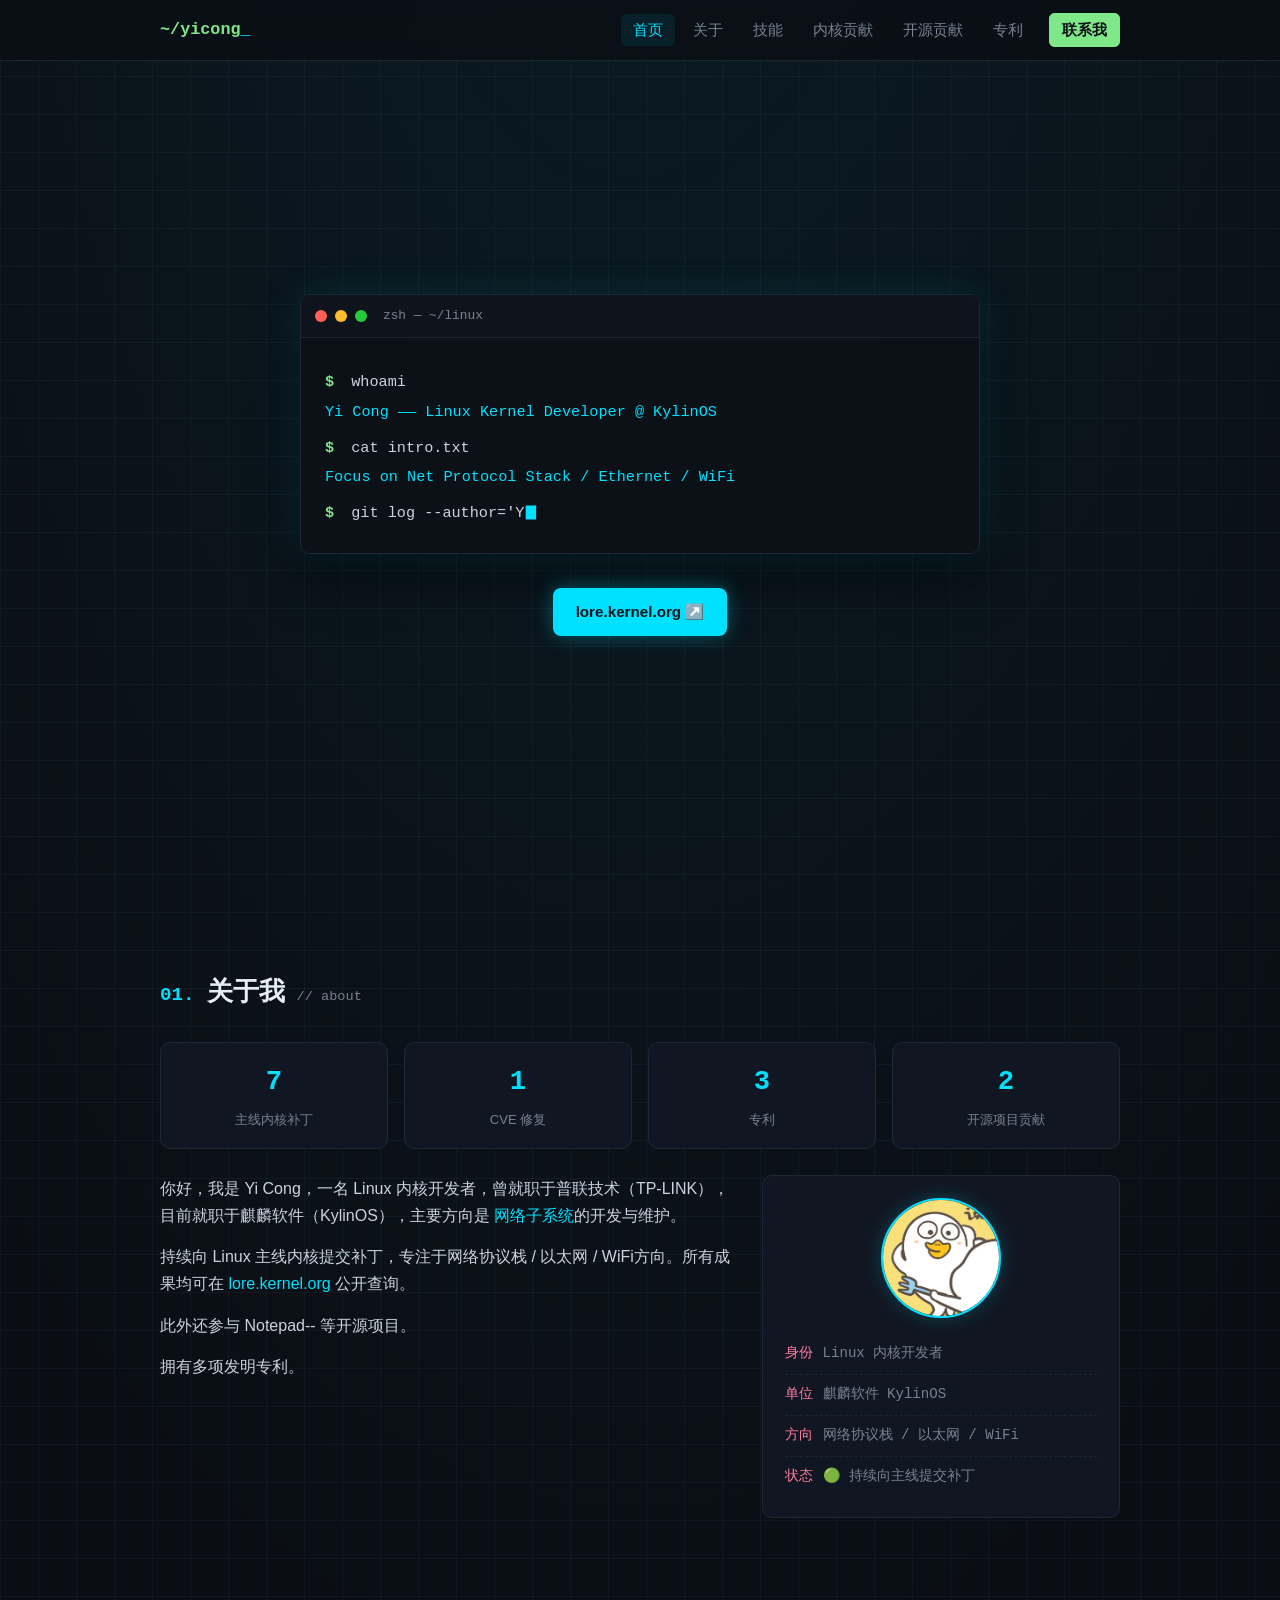
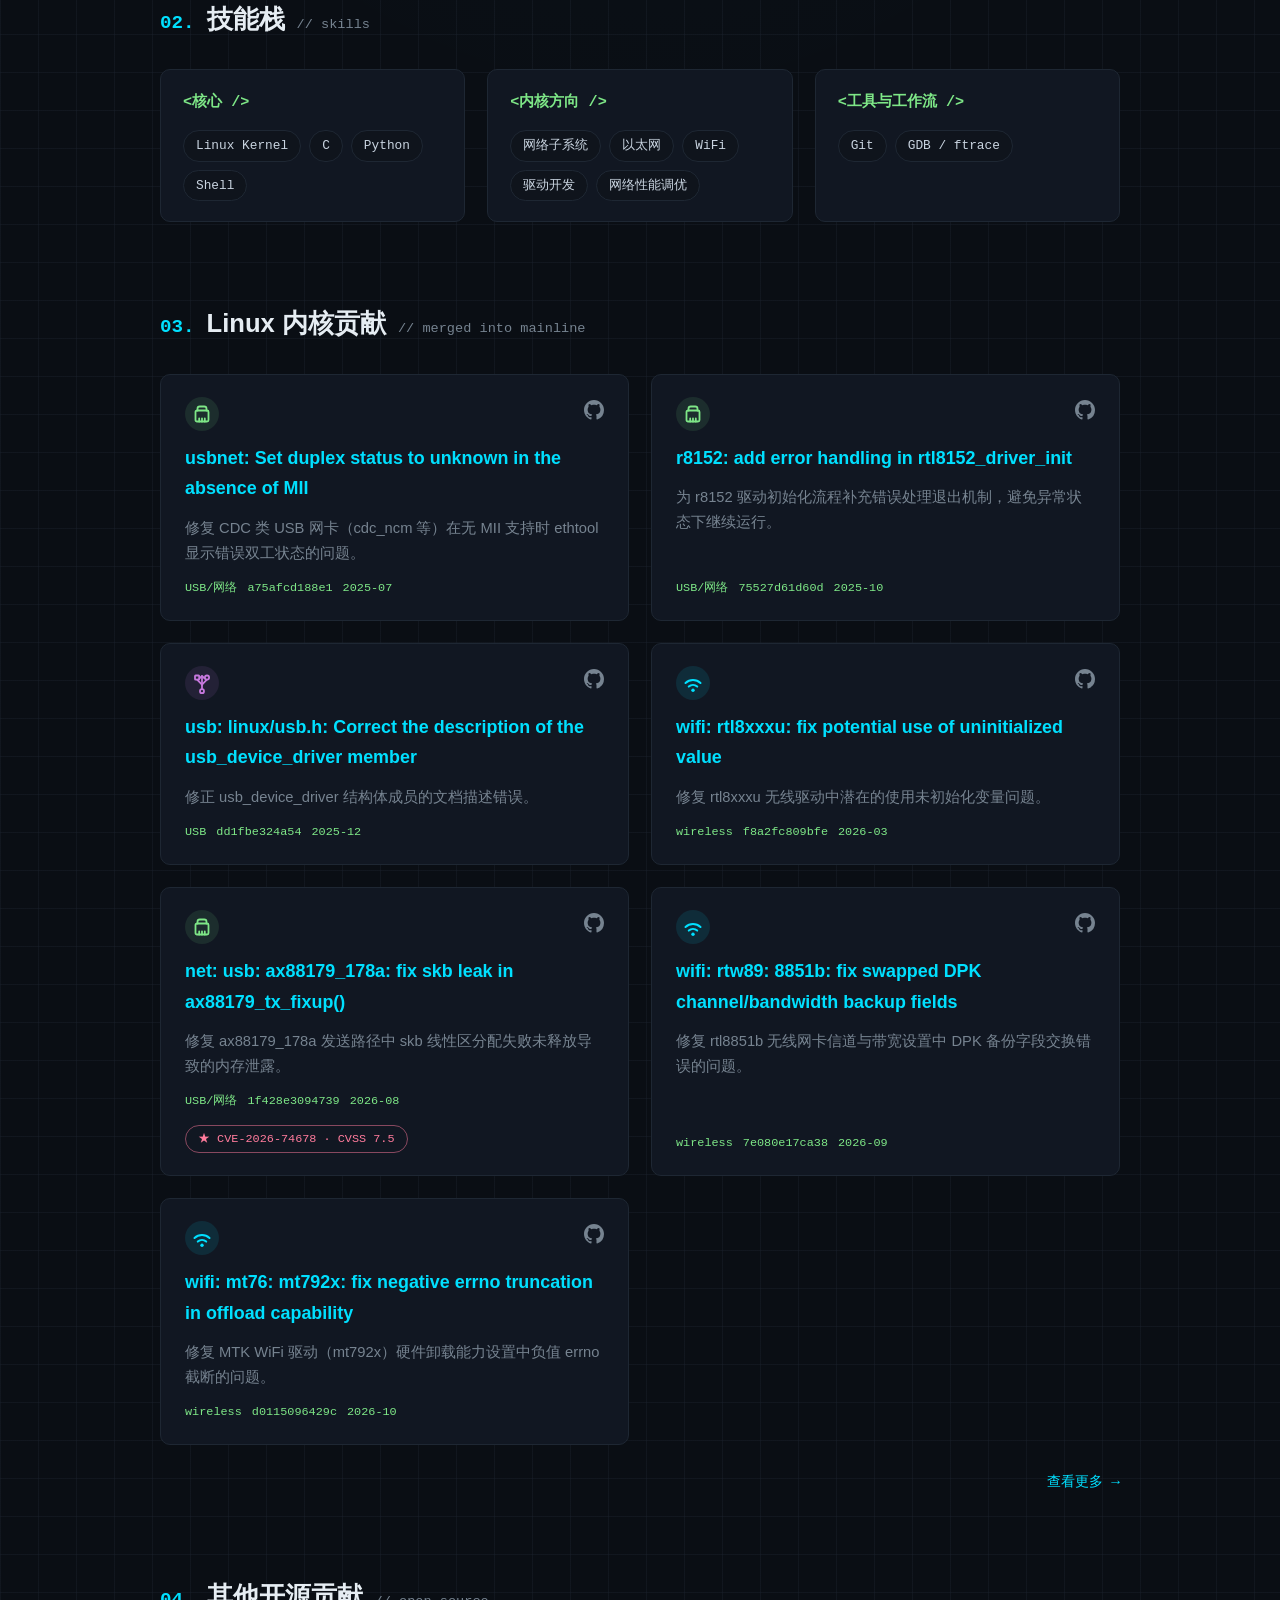
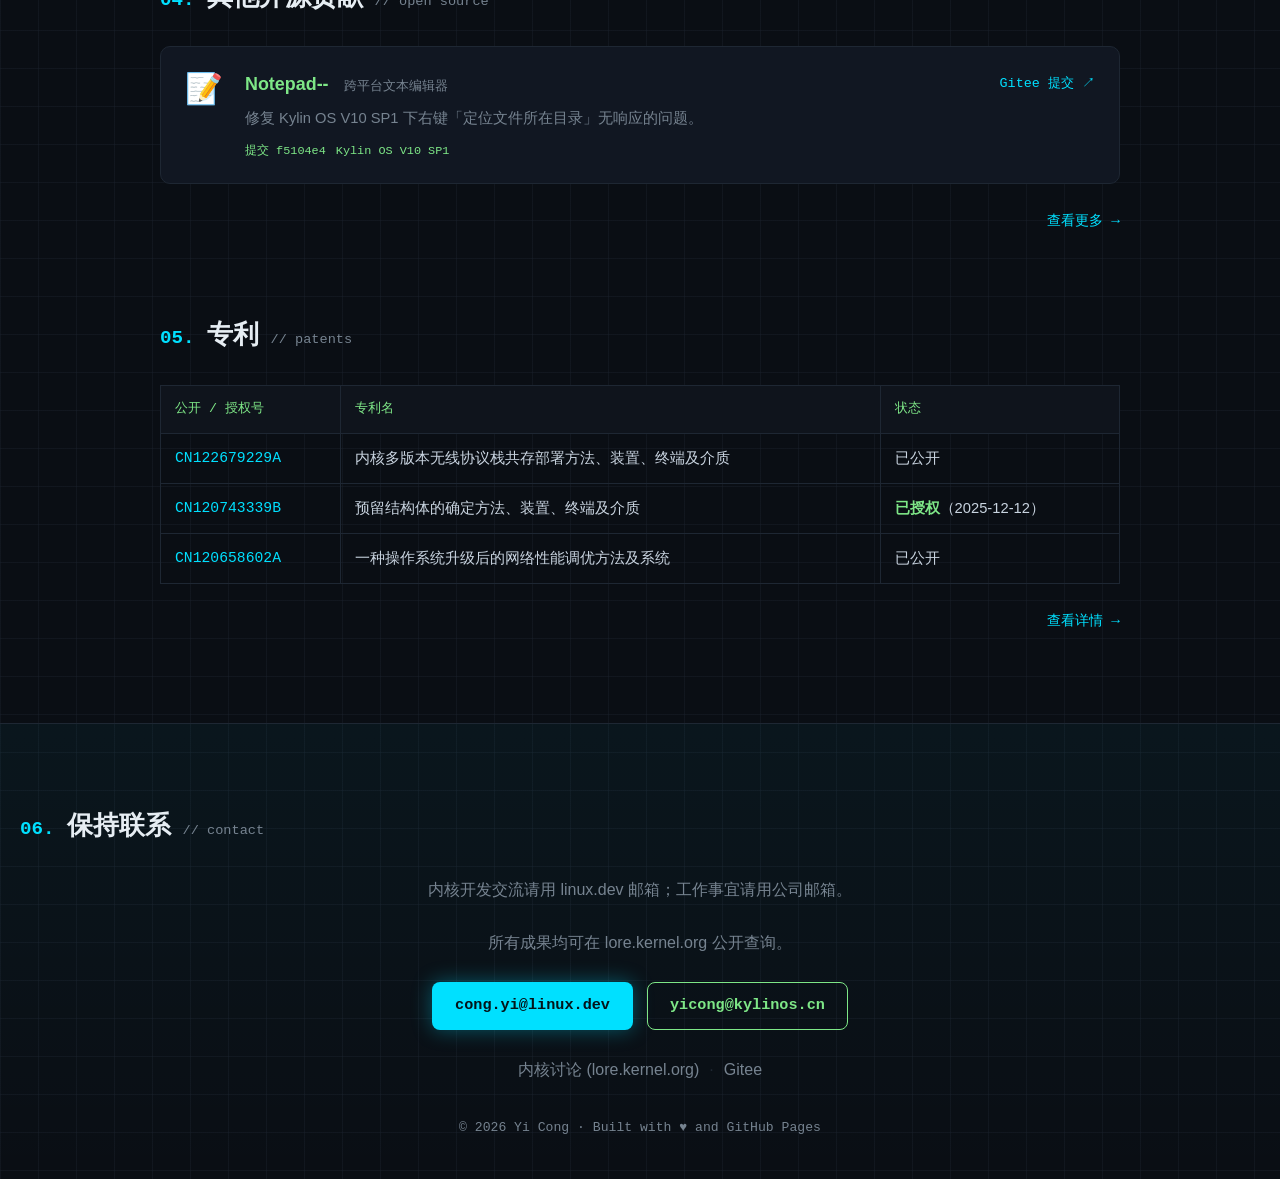
==== commit de84c5e1: "restructure: split records by type, unified nav, SVG icons & more - 完整记录按类型拆分为 kernel/opensource/pat" ====
--- a/index.html
+++ b/index.html
@@ -3,8 +3,8 @@
 <head>
   <meta charset="UTF-8">
   <meta name="viewport" content="width=device-width, initial-scale=1.0">
-  <meta name="description" content="Yicong 的个人主页 — Linux 内核贡献、开源项目与专利">
-  <title>Yicong · Linux 内核开发者</title>
+  <meta name="description" content="Yi Cong 的个人主页 — Linux 内核贡献、开源项目与专利">
+  <title>Yi Cong · Linux kernel developer</title>
   <link rel="stylesheet" href="css/style.css">
 </head>
 <body>
@@ -15,13 +15,12 @@
       <a class="logo" href="#home">~/yicong<span class="logo-cursor">_</span></a>
       <button class="nav-toggle" id="navToggle" aria-label="打开菜单">☰</button>
       <ul class="nav-links" id="navLinks">
-        <li><a href="#home">首页</a></li>
+        <li><a href="#home" class="active">首页</a></li>
         <li><a href="#about">关于</a></li>
         <li><a href="#skills">技能</a></li>
-        <li><a href="#kernel">内核贡献</a></li>
-        <li><a href="#oss">开源贡献</a></li>
-        <li><a href="#patents">专利</a></li>
-        <li><a href="contributions.html">完整记录</a></li>
+        <li><a href="kernel.html">内核贡献</a></li>
+        <li><a href="opensource.html">开源贡献</a></li>
+        <li><a href="patents.html">专利</a></li>
         <li><a href="#contact" class="nav-cta">联系我</a></li>
       </ul>
     </div>
@@ -38,16 +37,14 @@
       </div>
       <div class="terminal-body">
         <p class="line"><span class="prompt">$</span> whoami</p>
-        <p class="output">Yicong —— Linux 内核开发者 @ KylinOS</p>
+        <p class="output">Yi Cong —— Linux Kernel Developer @ KylinOS</p>
         <p class="line"><span class="prompt">$</span> cat intro.txt</p>
-        <p class="output">专注 USB / 网络 / 无线驱动子系统，<br>7 个补丁合入 Linux 主线内核，含 1 个 CVE 修复。</p>
+        <p class="output">Focus on Net Protocol Stack / Ethernet / WiFi </p>
         <p class="line"><span class="prompt">$</span> <span id="typing"></span><span class="type-cursor">▊</span></p>
       </div>
     </div>
     <div class="hero-links">
-      <a class="btn btn-primary" href="#kernel">内核贡献 →</a>
-      <a class="btn btn-outline" href="contributions.html">完整记录</a>
-      <a class="btn btn-ghost" href="https://lore.kernel.org/all/?q=cong.yi%40linux.dev" target="_blank" rel="noopener">lore.kernel.org ↗</a>
+      <a class="btn btn-primary" href="https://lore.kernel.org/all/?q=%28cong.yi%40linux.dev%20OR%20yicong%40kylinos.cn%29" target="_blank" rel="noopener">lore.kernel.org ↗</a>
     </div>
   </header>
 
@@ -56,20 +53,23 @@
     <section id="about" class="section reveal">
       <h2><span class="sec-index">01.</span>关于我 <code class="sec-comment">// about</code></h2>
       <div class="stats">
-        <div class="stat"><b>7</b><span>主线内核补丁</span></div>
-        <div class="stat"><b>1</b><span>CVE 修复 (7.5)</span></div>
-        <div class="stat"><b>3</b><span>专利</span></div>
-        <div class="stat"><b>2</b><span>开源项目贡献</span></div>
+        <div class="stat"><b data-stat="patches">7</b><span>主线内核补丁</span></div>
+        <div class="stat"><b data-stat="cveFixes">1</b><span>CVE 修复</span></div>
+        <div class="stat"><b data-stat="patents">3</b><span>专利</span></div>
+        <div class="stat"><b data-stat="ossProjects">2</b><span>开源项目贡献</span></div>
       </div>
       <div class="about-grid">
         <div class="about-text">
-          <p>你好，我是 Yicong，一名 Linux 内核开发者，目前就职于麒麟软件（KylinOS），主要方向是 <em>USB、网络与无线驱动子系统</em>的开发与问题修复。</p>
-          <p>我持续向 Linux 主线内核提交补丁，专注于网络协议栈、以太网、WiFi方向。此外还参与 Notepad-- 等开源项目，并拥有多项发明专利。所有成果均可在 <a href="https://lore.kernel.org/all/?q=cong.yi%40linux.dev" target="_blank" rel="noopener">lore.kernel.org</a> 公开查询。</p>
+          <p>你好，我是 Yi Cong，一名 Linux 内核开发者，曾就职于普联技术（TP-LINK），目前就职于麒麟软件（KylinOS），主要方向是 <em>网络子系统</em>的开发与维护。</p>
+          <p>持续向 Linux 主线内核提交补丁，专注于网络协议栈 / 以太网 / WiFi方向。所有成果均可在 <a href="https://lore.kernel.org/all/?q=%28cong.yi%40linux.dev%20OR%20yicong%40kylinos.cn%29" target="_blank" rel="noopener">lore.kernel.org</a> 公开查询。</p>
+          <p>此外还参与 Notepad-- 等开源项目。</p>
+          <p>拥有多项发明专利。</p>
         </div>
         <div class="facts-card">
+          <img class="avatar" src="picture.jpg" alt="Yi Cong 的头像" width="108" height="108">
           <p class="fact"><span class="fact-key">身份</span>Linux 内核开发者</p>
           <p class="fact"><span class="fact-key">单位</span>麒麟软件 KylinOS</p>
-          <p class="fact"><span class="fact-key">方向</span>协议栈 / 以太网 / WiFi</p>
+          <p class="fact"><span class="fact-key">方向</span>网络协议栈 / 以太网 / WiFi</p>
           <p class="fact"><span class="fact-key">状态</span>🟢 持续向主线提交补丁</p>
         </div>
       </div>
@@ -80,21 +80,21 @@
       <h2><span class="sec-index">02.</span>技能栈 <code class="sec-comment">// skills</code></h2>
       <div class="skill-groups">
         <div class="skill-group">
-          <h3>&lt;内核子系统 /&gt;</h3>
+          <h3>&lt;核心 /&gt;</h3>
           <div class="chips">
-            <span class="chip">Linux Kernel</span><span class="chip">USB</span><span class="chip">usbnet</span><span class="chip">wireless</span>
+            <span class="chip">Linux Kernel</span><span class="chip">C</span><span class="chip">Python</span><span class="chip">Shell</span>
           </div>
         </div>
         <div class="skill-group">
-          <h3>&lt;驱动 /&gt;</h3>
+          <h3>&lt;内核方向 /&gt;</h3>
           <div class="chips">
-            <span class="chip">r8152</span><span class="chip">rtl8xxxu</span><span class="chip">rtw89</span><span class="chip">mt76</span><span class="chip">cdc_ncm</span><span class="chip">ax88179</span>
+            <span class="chip">网络子系统</span><span class="chip">以太网</span><span class="chip">WiFi</span><span class="chip">驱动开发</span><span class="chip">网络性能调优</span>
           </div>
         </div>
         <div class="skill-group">
-          <h3>&lt;语言与工作流 /&gt;</h3>
+          <h3>&lt;工具与工作流 /&gt;</h3>
           <div class="chips">
-            <span class="chip">C</span><span class="chip">Git</span><span class="chip">邮件补丁流</span><span class="chip">Shell</span><span class="chip">Kylin OS</span>
+            <span class="chip">Git</span><span class="chip">GDB / ftrace</span>
           </div>
         </div>
       </div>
@@ -107,7 +107,7 @@
 
         <article class="project-card">
           <div class="project-top">
-            <span class="folder-icon">🔌</span>
+            <svg class="tech-icon icon-eth" viewBox="0 0 24 24" fill="none" stroke="currentColor" stroke-width="1.8" stroke-linecap="round" stroke-linejoin="round" aria-hidden="true"><path d="M7.5 8.5V6.8A2.3 2.3 0 0 1 9.8 4.5h4.4a2.3 2.3 0 0 1 2.3 2.3v1.7"/><rect x="5.5" y="8.5" width="13" height="11" rx="1.5"/><path d="M9.2 19.5v-3M12 19.5v-3M14.8 19.5v-3"/></svg>
             <div class="project-links"><a href="https://git.kernel.org/pub/scm/linux/kernel/git/stable/linux.git/commit/?id=a75afcd188e1a7385c71f78d4e5e8d7b6bd9c2e4" target="_blank" rel="noopener" title="内核补丁"><svg viewBox="0 0 16 16" width="20" height="20" fill="currentColor"><path d="M8 0C3.58 0 0 3.58 0 8c0 3.54 2.29 6.53 5.47 7.59.4.07.55-.17.55-.38 0-.19-.01-.82-.01-1.49-2.01.37-2.53-.49-2.69-.94-.09-.23-.48-.94-.82-1.13-.28-.15-.68-.52-.01-.53.63-.01 1.08.58 1.23.82.72 1.21 1.87.87 2.33.66.07-.52.28-.87.51-1.07-1.78-.2-3.64-.89-3.64-3.95 0-.87.31-1.59.82-2.15-.08-.2-.36-1.02.08-2.12 0 0 .67-.21 2.2.82.64-.18 1.32-.27 2-.27s1.36.09 2 .27c1.53-1.04 2.2-.82 2.2-.82.44 1.1.16 1.92.08 2.12.51.56.82 1.27.82 2.15 0 3.07-1.87 3.75-3.65 3.95.29.25.54.73.54 1.48 0 1.07-.01 1.93-.01 2.2 0 .21.15.46.55.38A8.01 8.01 0 0 0 16 8c0-4.42-3.58-8-8-8z"/></svg></a></div>
           </div>
           <h3>usbnet: Set duplex status to unknown in the absence of MII</h3>
@@ -117,7 +117,7 @@
 
         <article class="project-card">
           <div class="project-top">
-            <span class="folder-icon">🔌</span>
+            <svg class="tech-icon icon-eth" viewBox="0 0 24 24" fill="none" stroke="currentColor" stroke-width="1.8" stroke-linecap="round" stroke-linejoin="round" aria-hidden="true"><path d="M7.5 8.5V6.8A2.3 2.3 0 0 1 9.8 4.5h4.4a2.3 2.3 0 0 1 2.3 2.3v1.7"/><rect x="5.5" y="8.5" width="13" height="11" rx="1.5"/><path d="M9.2 19.5v-3M12 19.5v-3M14.8 19.5v-3"/></svg>
             <div class="project-links"><a href="https://git.kernel.org/pub/scm/linux/kernel/git/stable/linux.git/commit/?id=75527d61d60d493d1eb064f335071a20ca581f54" target="_blank" rel="noopener" title="内核补丁"><svg viewBox="0 0 16 16" width="20" height="20" fill="currentColor"><path d="M8 0C3.58 0 0 3.58 0 8c0 3.54 2.29 6.53 5.47 7.59.4.07.55-.17.55-.38 0-.19-.01-.82-.01-1.49-2.01.37-2.53-.49-2.69-.94-.09-.23-.48-.94-.82-1.13-.28-.15-.68-.52-.01-.53.63-.01 1.08.58 1.23.82.72 1.21 1.87.87 2.33.66.07-.52.28-.87.51-1.07-1.78-.2-3.64-.89-3.64-3.95 0-.87.31-1.59.82-2.15-.08-.2-.36-1.02.08-2.12 0 0 .67-.21 2.2.82.64-.18 1.32-.27 2-.27s1.36.09 2 .27c1.53-1.04 2.2-.82 2.2-.82.44 1.1.16 1.92.08 2.12.51.56.82 1.27.82 2.15 0 3.07-1.87 3.75-3.65 3.95.29.25.54.73.54 1.48 0 1.07-.01 1.93-.01 2.2 0 .21.15.46.55.38A8.01 8.01 0 0 0 16 8c0-4.42-3.58-8-8-8z"/></svg></a></div>
           </div>
           <h3>r8152: add error handling in rtl8152_driver_init</h3>
@@ -127,7 +127,7 @@
 
         <article class="project-card">
           <div class="project-top">
-            <span class="folder-icon">🔌</span>
+            <svg class="tech-icon icon-usb" viewBox="0 0 24 24" fill="none" stroke="currentColor" stroke-width="1.8" stroke-linecap="round" stroke-linejoin="round" aria-hidden="true"><circle cx="12" cy="20.2" r="2"/><path d="M12 18.2V13.6"/><path d="M12 13.6 7.1 8.7"/><path d="M12 13.6l4.9-4.9"/><rect x="5" y="4.5" width="4.2" height="4.2" rx="0.7"/><circle cx="17" cy="6.6" r="2.1"/><path d="M12 13.6V5.4"/><path d="M9.5 7.4 12 4.9l2.5 2.5"/></svg>
             <div class="project-links"><a href="https://git.kernel.org/pub/scm/linux/kernel/git/stable/linux.git/commit/?id=dd1fbe324a548e8057d5f3c72ce1a64a80f1753e" target="_blank" rel="noopener" title="内核补丁"><svg viewBox="0 0 16 16" width="20" height="20" fill="currentColor"><path d="M8 0C3.58 0 0 3.58 0 8c0 3.54 2.29 6.53 5.47 7.59.4.07.55-.17.55-.38 0-.19-.01-.82-.01-1.49-2.01.37-2.53-.49-2.69-.94-.09-.23-.48-.94-.82-1.13-.28-.15-.68-.52-.01-.53.63-.01 1.08.58 1.23.82.72 1.21 1.87.87 2.33.66.07-.52.28-.87.51-1.07-1.78-.2-3.64-.89-3.64-3.95 0-.87.31-1.59.82-2.15-.08-.2-.36-1.02.08-2.12 0 0 .67-.21 2.2.82.64-.18 1.32-.27 2-.27s1.36.09 2 .27c1.53-1.04 2.2-.82 2.2-.82.44 1.1.16 1.92.08 2.12.51.56.82 1.27.82 2.15 0 3.07-1.87 3.75-3.65 3.95.29.25.54.73.54 1.48 0 1.07-.01 1.93-.01 2.2 0 .21.15.46.55.38A8.01 8.01 0 0 0 16 8c0-4.42-3.58-8-8-8z"/></svg></a></div>
           </div>
           <h3>usb: linux/usb.h: Correct the description of the usb_device_driver member</h3>
@@ -137,7 +137,7 @@
 
         <article class="project-card">
           <div class="project-top">
-            <span class="folder-icon">📶</span>
+            <svg class="tech-icon icon-wifi" viewBox="0 0 24 24" fill="none" stroke="currentColor" stroke-width="2" stroke-linecap="round" aria-hidden="true"><path d="M4.5 12a11 11 0 0 1 15 0"/><path d="M7.8 15.6a6.2 6.2 0 0 1 8.4 0"/><circle cx="12" cy="19.3" r="1.7" fill="currentColor" stroke="none"/></svg>
             <div class="project-links"><a href="https://git.kernel.org/pub/scm/linux/kernel/git/stable/linux.git/commit/?id=f8a2fc809bfeb49130709b31a4d357a049f28547" target="_blank" rel="noopener" title="内核补丁"><svg viewBox="0 0 16 16" width="20" height="20" fill="currentColor"><path d="M8 0C3.58 0 0 3.58 0 8c0 3.54 2.29 6.53 5.47 7.59.4.07.55-.17.55-.38 0-.19-.01-.82-.01-1.49-2.01.37-2.53-.49-2.69-.94-.09-.23-.48-.94-.82-1.13-.28-.15-.68-.52-.01-.53.63-.01 1.08.58 1.23.82.72 1.21 1.87.87 2.33.66.07-.52.28-.87.51-1.07-1.78-.2-3.64-.89-3.64-3.95 0-.87.31-1.59.82-2.15-.08-.2-.36-1.02.08-2.12 0 0 .67-.21 2.2.82.64-.18 1.32-.27 2-.27s1.36.09 2 .27c1.53-1.04 2.2-.82 2.2-.82.44 1.1.16 1.92.08 2.12.51.56.82 1.27.82 2.15 0 3.07-1.87 3.75-3.65 3.95.29.25.54.73.54 1.48 0 1.07-.01 1.93-.01 2.2 0 .21.15.46.55.38A8.01 8.01 0 0 0 16 8c0-4.42-3.58-8-8-8z"/></svg></a></div>
           </div>
           <h3>wifi: rtl8xxxu: fix potential use of uninitialized value</h3>
@@ -147,7 +147,7 @@
 
         <article class="project-card">
           <div class="project-top">
-            <span class="folder-icon">🔌</span>
+            <svg class="tech-icon icon-eth" viewBox="0 0 24 24" fill="none" stroke="currentColor" stroke-width="1.8" stroke-linecap="round" stroke-linejoin="round" aria-hidden="true"><path d="M7.5 8.5V6.8A2.3 2.3 0 0 1 9.8 4.5h4.4a2.3 2.3 0 0 1 2.3 2.3v1.7"/><rect x="5.5" y="8.5" width="13" height="11" rx="1.5"/><path d="M9.2 19.5v-3M12 19.5v-3M14.8 19.5v-3"/></svg>
             <div class="project-links"><a href="https://git.kernel.org/pub/scm/linux/kernel/git/stable/linux.git/commit/?id=1f428e30947395d9b9aacee03e25a4e6cfcad7a4" target="_blank" rel="noopener" title="内核补丁"><svg viewBox="0 0 16 16" width="20" height="20" fill="currentColor"><path d="M8 0C3.58 0 0 3.58 0 8c0 3.54 2.29 6.53 5.47 7.59.4.07.55-.17.55-.38 0-.19-.01-.82-.01-1.49-2.01.37-2.53-.49-2.69-.94-.09-.23-.48-.94-.82-1.13-.28-.15-.68-.52-.01-.53.63-.01 1.08.58 1.23.82.72 1.21 1.87.87 2.33.66.07-.52.28-.87.51-1.07-1.78-.2-3.64-.89-3.64-3.95 0-.87.31-1.59.82-2.15-.08-.2-.36-1.02.08-2.12 0 0 .67-.21 2.2.82.64-.18 1.32-.27 2-.27s1.36.09 2 .27c1.53-1.04 2.2-.82 2.2-.82.44 1.1.16 1.92.08 2.12.51.56.82 1.27.82 2.15 0 3.07-1.87 3.75-3.65 3.95.29.25.54.73.54 1.48 0 1.07-.01 1.93-.01 2.2 0 .21.15.46.55.38A8.01 8.01 0 0 0 16 8c0-4.42-3.58-8-8-8z"/></svg></a></div>
           </div>
           <h3>net: usb: ax88179_178a: fix skb leak in ax88179_tx_fixup()</h3>
@@ -158,7 +158,7 @@
 
         <article class="project-card">
           <div class="project-top">
-            <span class="folder-icon">📶</span>
+            <svg class="tech-icon icon-wifi" viewBox="0 0 24 24" fill="none" stroke="currentColor" stroke-width="2" stroke-linecap="round" aria-hidden="true"><path d="M4.5 12a11 11 0 0 1 15 0"/><path d="M7.8 15.6a6.2 6.2 0 0 1 8.4 0"/><circle cx="12" cy="19.3" r="1.7" fill="currentColor" stroke="none"/></svg>
             <div class="project-links"><a href="https://git.kernel.org/pub/scm/linux/kernel/git/stable/linux.git/commit/?id=7e080e17ca38b72f6cf01e3bc750c243573e69a7" target="_blank" rel="noopener" title="内核补丁"><svg viewBox="0 0 16 16" width="20" height="20" fill="currentColor"><path d="M8 0C3.58 0 0 3.58 0 8c0 3.54 2.29 6.53 5.47 7.59.4.07.55-.17.55-.38 0-.19-.01-.82-.01-1.49-2.01.37-2.53-.49-2.69-.94-.09-.23-.48-.94-.82-1.13-.28-.15-.68-.52-.01-.53.63-.01 1.08.58 1.23.82.72 1.21 1.87.87 2.33.66.07-.52.28-.87.51-1.07-1.78-.2-3.64-.89-3.64-3.95 0-.87.31-1.59.82-2.15-.08-.2-.36-1.02.08-2.12 0 0 .67-.21 2.2.82.64-.18 1.32-.27 2-.27s1.36.09 2 .27c1.53-1.04 2.2-.82 2.2-.82.44 1.1.16 1.92.08 2.12.51.56.82 1.27.82 2.15 0 3.07-1.87 3.75-3.65 3.95.29.25.54.73.54 1.48 0 1.07-.01 1.93-.01 2.2 0 .21.15.46.55.38A8.01 8.01 0 0 0 16 8c0-4.42-3.58-8-8-8z"/></svg></a></div>
           </div>
           <h3>wifi: rtw89: 8851b: fix swapped DPK channel/bandwidth backup fields</h3>
@@ -168,7 +168,7 @@
 
         <article class="project-card">
           <div class="project-top">
-            <span class="folder-icon">📶</span>
+            <svg class="tech-icon icon-wifi" viewBox="0 0 24 24" fill="none" stroke="currentColor" stroke-width="2" stroke-linecap="round" aria-hidden="true"><path d="M4.5 12a11 11 0 0 1 15 0"/><path d="M7.8 15.6a6.2 6.2 0 0 1 8.4 0"/><circle cx="12" cy="19.3" r="1.7" fill="currentColor" stroke="none"/></svg>
             <div class="project-links"><a href="https://git.kernel.org/pub/scm/linux/kernel/git/stable/linux.git/commit/?id=d0115096429ca090a592770c7645f9553a839954" target="_blank" rel="noopener" title="内核补丁"><svg viewBox="0 0 16 16" width="20" height="20" fill="currentColor"><path d="M8 0C3.58 0 0 3.58 0 8c0 3.54 2.29 6.53 5.47 7.59.4.07.55-.17.55-.38 0-.19-.01-.82-.01-1.49-2.01.37-2.53-.49-2.69-.94-.09-.23-.48-.94-.82-1.13-.28-.15-.68-.52-.01-.53.63-.01 1.08.58 1.23.82.72 1.21 1.87.87 2.33.66.07-.52.28-.87.51-1.07-1.78-.2-3.64-.89-3.64-3.95 0-.87.31-1.59.82-2.15-.08-.2-.36-1.02.08-2.12 0 0 .67-.21 2.2.82.64-.18 1.32-.27 2-.27s1.36.09 2 .27c1.53-1.04 2.2-.82 2.2-.82.44 1.1.16 1.92.08 2.12.51.56.82 1.27.82 2.15 0 3.07-1.87 3.75-3.65 3.95.29.25.54.73.54 1.48 0 1.07-.01 1.93-.01 2.2 0 .21.15.46.55.38A8.01 8.01 0 0 0 16 8c0-4.42-3.58-8-8-8z"/></svg></a></div>
           </div>
           <h3>wifi: mt76: mt792x: fix negative errno truncation in offload capability</h3>
@@ -177,6 +177,7 @@
         </article>
 
       </div>
+      <p class="more-link"><a href="kernel.html">查看更多 →</a></p>
     </section>
 
     <!-- 其他开源贡献 -->
@@ -195,6 +196,7 @@
         </article>
 
       </div>
+      <p class="more-link"><a href="opensource.html">查看更多 →</a></p>
     </section>
 
     <!-- 专利 -->
@@ -222,26 +224,25 @@
           </tr>
         </tbody>
       </table>
-      <p class="more-link"><a href="contributions.html">查看带链接的完整记录 →</a></p>
+      <p class="more-link"><a href="patents.html">查看详情 →</a></p>
     </section>
   </main>
 
   <!-- 联系 & 页脚 -->
   <footer id="contact" class="footer reveal">
     <h2><span class="sec-index">06.</span>保持联系 <code class="sec-comment">// contact</code></h2>
-    <p class="footer-lead">内核开发交流请用 linux.dev 邮箱；工作事宜请用公司邮箱。所有成果均可在 lore.kernel.org 公开查询。</p>
+    <p class="footer-lead">内核开发交流请用 linux.dev 邮箱；工作事宜请用公司邮箱。</p>
+    <p class="footer-lead">所有成果均可在 lore.kernel.org 公开查询。</p>
     <div class="footer-mails">
       <a class="btn btn-primary footer-mail" href="mailto:cong.yi@linux.dev">cong.yi@linux.dev</a>
       <a class="btn btn-outline footer-mail" href="mailto:yicong@kylinos.cn">yicong@kylinos.cn</a>
     </div>
     <div class="footer-links">
-      <a href="https://lore.kernel.org/all/?q=cong.yi%40linux.dev" target="_blank" rel="noopener">内核讨论 (cong.yi@linux.dev)</a>
-      <span class="sep">·</span>
-      <a href="https://lore.kernel.org/all/?q=yicong%40kylinos.cn" target="_blank" rel="noopener">内核讨论 (yicong@kylinos.cn)</a>
+      <a href="https://lore.kernel.org/all/?q=%28cong.yi%40linux.dev%20OR%20yicong%40kylinos.cn%29" target="_blank" rel="noopener">内核讨论 (lore.kernel.org)</a>
       <span class="sep">·</span>
       <a href="https://gitee.com/" target="_blank" rel="noopener">Gitee</a>
     </div>
-    <p class="copyright">© <span id="year">2026</span> Yicong · Built with ♥ and GitHub Pages</p>
+    <p class="copyright">© <span id="year">2026</span> Yi Cong · Built with ♥ and GitHub Pages</p>
   </footer>
 
   <script src="js/main.js"></script>
--- a/css/style.css
+++ b/css/style.css
@@ -9,6 +9,7 @@
   --cyan: #00e0ff;
   --green: #7ee787;
   --pink: #ff7b9c;
+  --violet: #c678dd;
   --mono: "JetBrains Mono", "Fira Code", "Cascadia Code", Consolas, "Courier New", monospace;
   --sans: -apple-system, "PingFang SC", "Microsoft YaHei", "Segoe UI", sans-serif, "Apple Color Emoji", "Segoe UI Emoji", "Noto Color Emoji";
 }
@@ -55,6 +56,7 @@
   transition: color .2s, background .2s;
 }
 .nav-links a:hover { color: var(--cyan); background: rgba(0, 224, 255, .08); }
+.nav-links a.active { color: var(--cyan); background: rgba(0, 224, 255, .08); }
 .nav-links .nav-cta {
   color: var(--bg); background: var(--green); font-weight: 600;
   margin-left: 8px; border: 1px solid var(--green);
@@ -127,12 +129,20 @@
 h3 { color: #e6edf3; }
 
 /* 关于 */
-.about-grid { display: grid; grid-template-columns: 1.6fr 1fr; gap: 28px; align-items: start; }
+.about-grid { display: grid; grid-template-columns: 1.6fr 1fr; gap: 28px; align-items: stretch; }
 .about-text p { margin-bottom: 14px; }
 .about-text em { color: var(--cyan); font-style: normal; }
 .facts-card {
   background: var(--card); border: 1px solid var(--border); border-radius: 10px;
   padding: 20px 22px; font-family: var(--mono); font-size: .88rem;
+  display: flex; flex-direction: column; justify-content: center;
+}
+/* 头像（小档案卡顶部，圆形 + 主题色光环） */
+.facts-card .avatar {
+  display: block; width: 120px; height: 120px; margin: 2px auto 16px;
+  border-radius: 50%; object-fit: cover; object-position: 40% 35%;
+  border: 2px solid var(--cyan); background: var(--bg-soft);
+  box-shadow: 0 0 18px rgba(0, 224, 255, .22);
 }
 .fact { padding: 8px 0; border-bottom: 1px dashed var(--border); color: var(--text-dim); }
 .fact:last-child { border-bottom: none; }
@@ -169,6 +179,15 @@
 }
 .project-top { display: flex; justify-content: space-between; align-items: center; }
 .folder-icon { font-size: 1.7rem; }
+/* 内核贡献卡片技术图标（内联 SVG，替代 emoji，跨平台渲染稳定） */
+.project-top .tech-icon {
+  width: 34px; height: 34px; flex-shrink: 0;
+  padding: 5px; box-sizing: border-box; border-radius: 50%;
+  background: color-mix(in srgb, currentColor 10%, transparent);
+}
+.icon-usb { color: var(--violet); }
+.icon-eth { color: var(--green); }
+.icon-wifi { color: var(--cyan); }
 .project-links a { color: var(--text-dim); transition: color .2s; }
 .project-links a:hover { color: var(--cyan); }
 .project-card h3 { font-size: 1.12rem; color: var(--cyan); }
@@ -281,7 +300,7 @@
 }
 .record-item h3 { font-size: 1.02rem; color: var(--cyan); margin-bottom: 8px; }
 .record-desc { color: var(--text-dim); font-size: .92rem; margin-bottom: 10px; }
-.record-desc b { color: var(--pink); }
+.record-item b { color: var(--pink); }
 .record-links { list-style: none; font-family: var(--mono); font-size: .82rem; display: flex; flex-wrap: wrap; gap: 8px 18px; }
 .record-links li { color: var(--text-dim); }
 .record-links code { background: var(--bg-soft); border: 1px solid var(--border); border-radius: 4px; padding: 1px 7px; color: var(--green); }
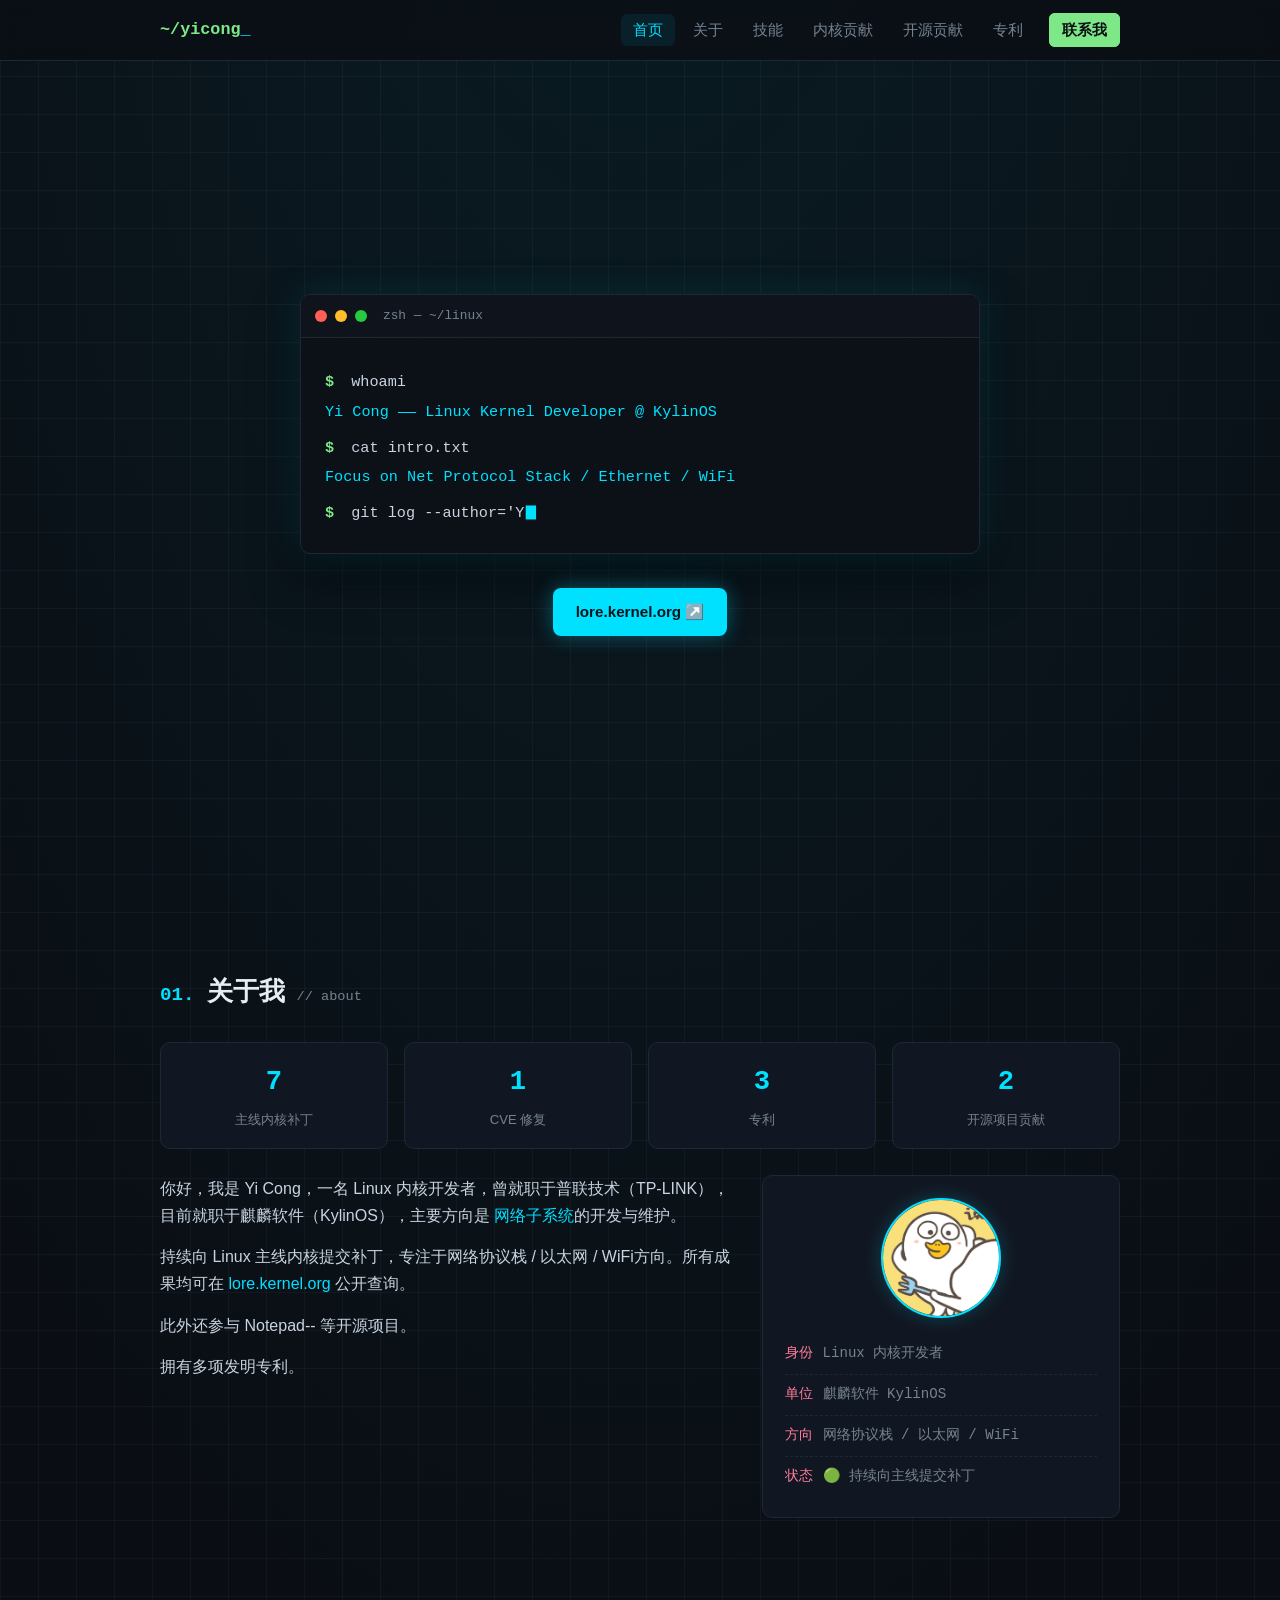
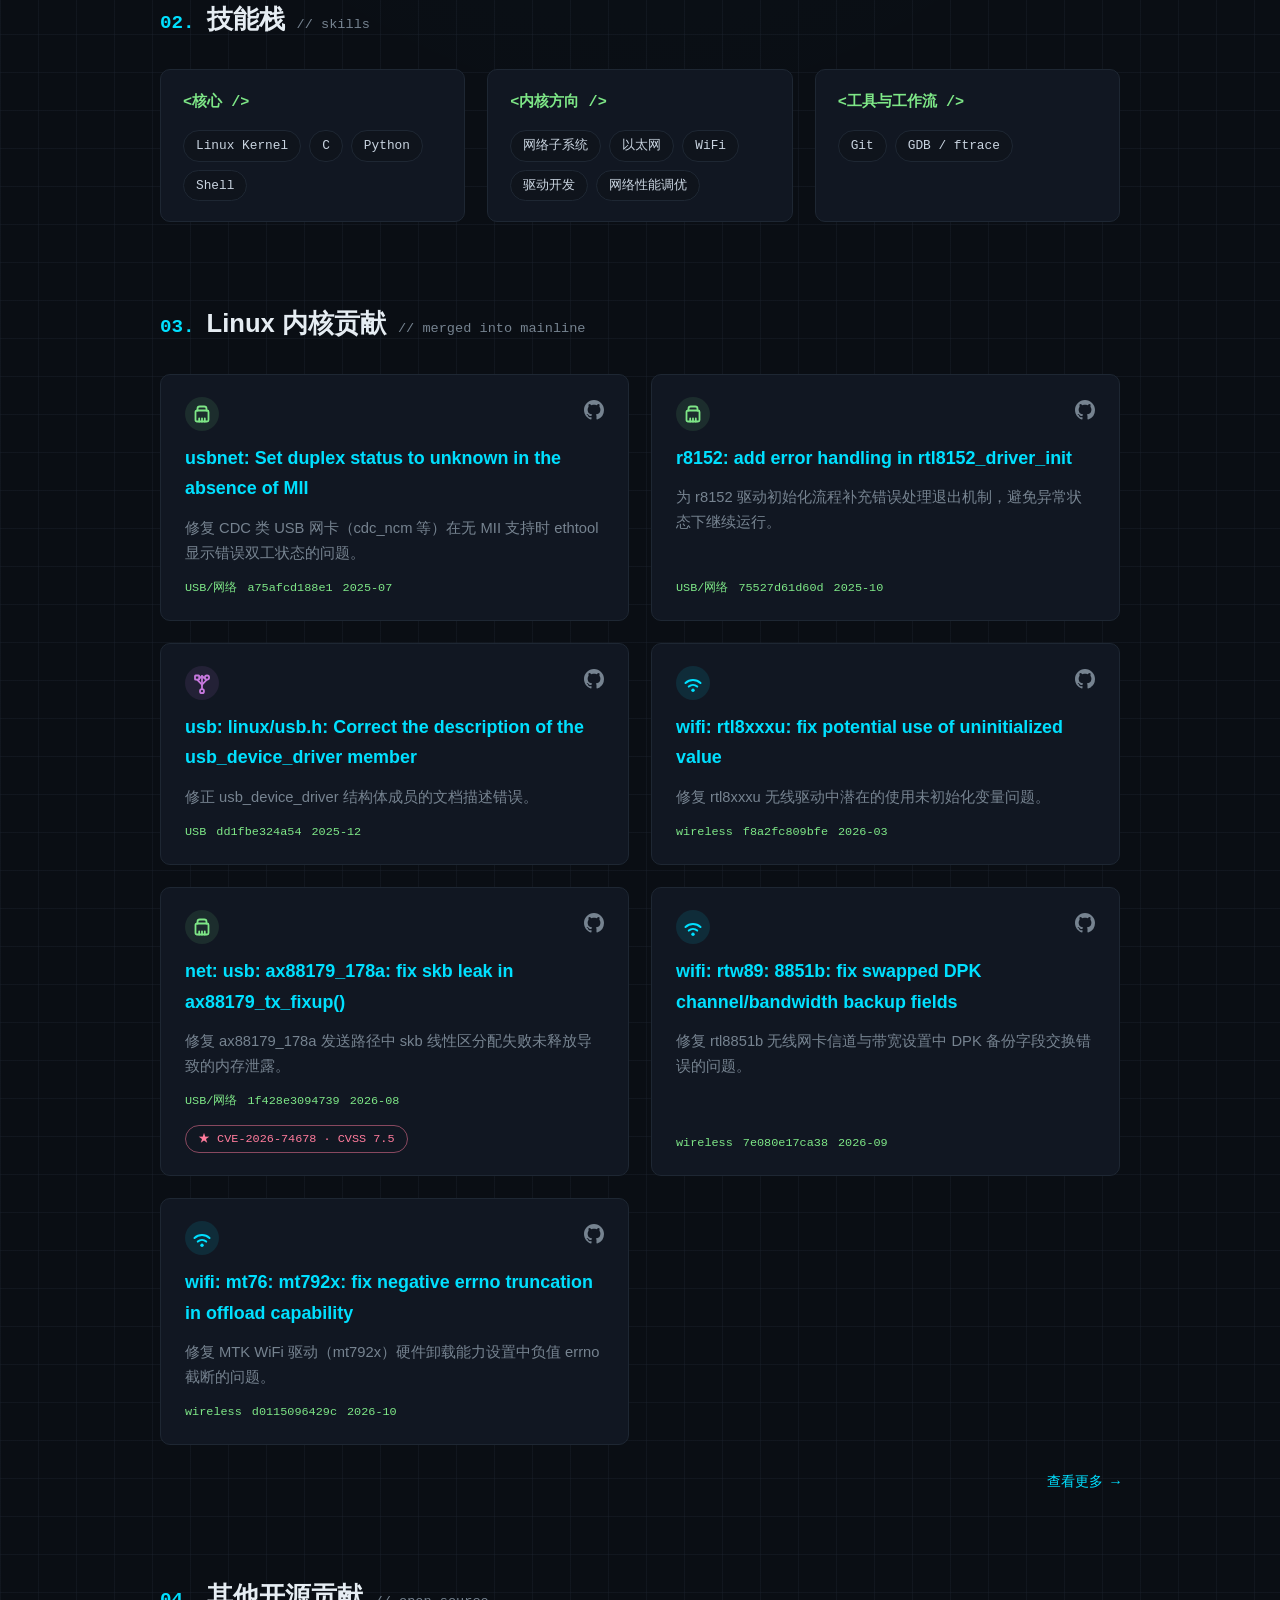
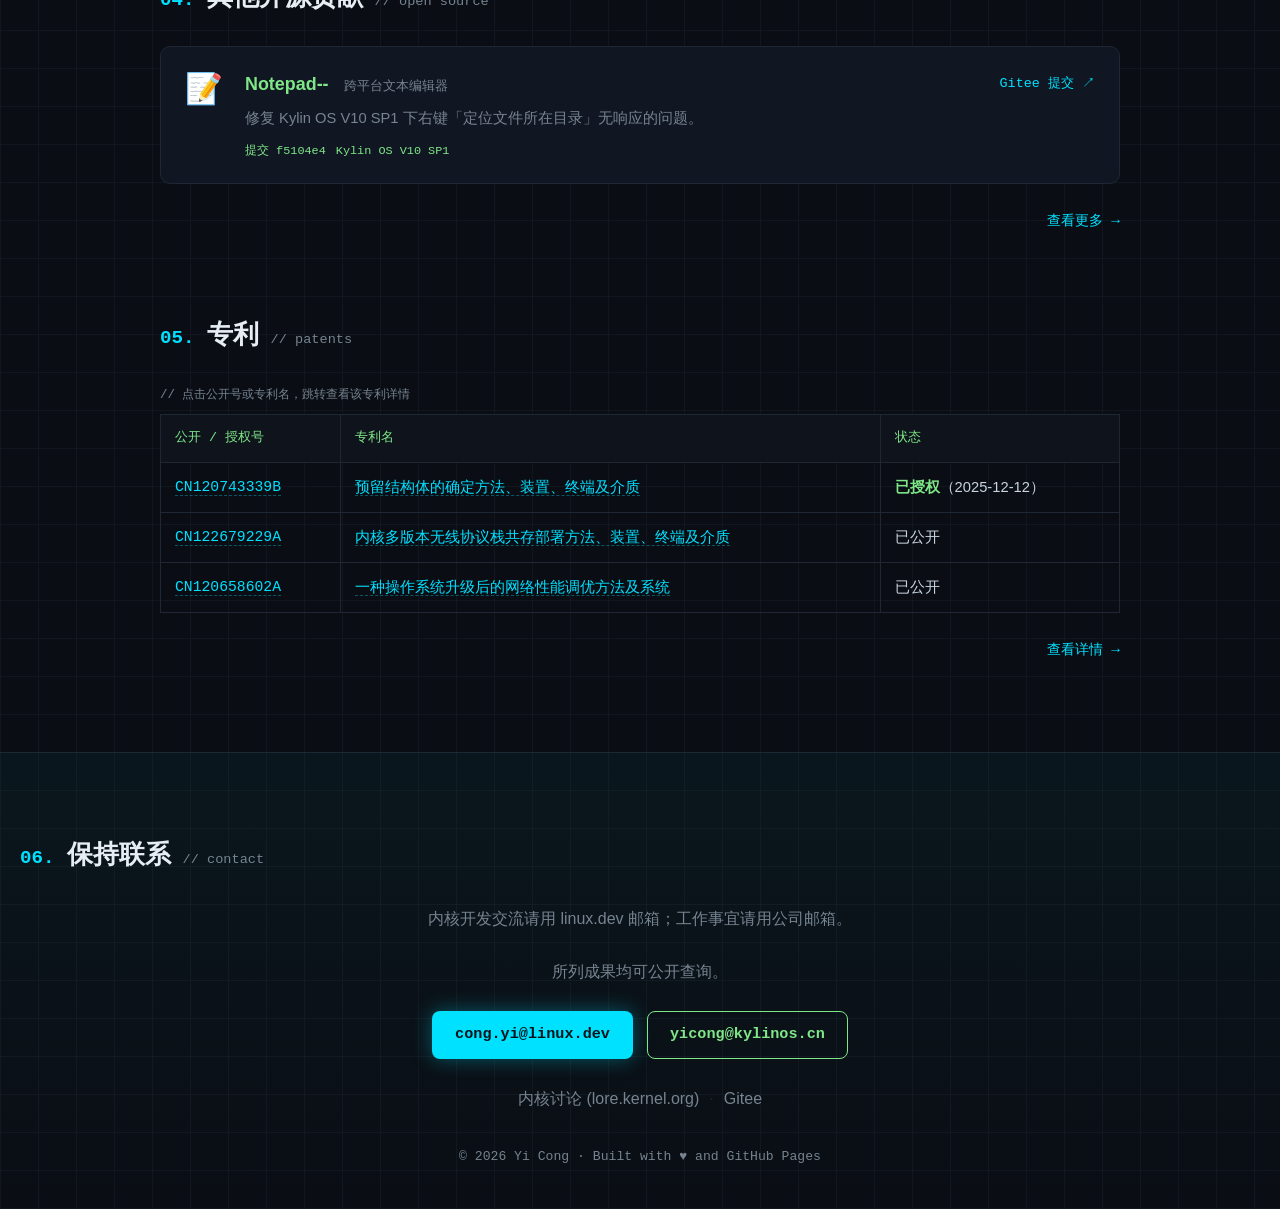
==== commit 33899b6b: "patents: detail cards with bibliographic data, scenario/solution/result summaries, PDF-extracted fig" ====
--- a/index.html
+++ b/index.html
@@ -202,24 +202,25 @@
     <!-- 专利 -->
     <section id="patents" class="section reveal">
       <h2><span class="sec-index">05.</span>专利 <code class="sec-comment">// patents</code></h2>
+      <p class="patent-hint">// 点击公开号或专利名，跳转查看该专利详情</p>
       <table class="patent-table">
         <thead>
           <tr><th>公开 / 授权号</th><th>专利名</th><th>状态</th></tr>
         </thead>
         <tbody>
           <tr>
-            <td>CN122679229A</td>
-            <td>内核多版本无线协议栈共存部署方法、装置、终端及介质</td>
+            <td><a href="patents.html#cn120743339b">CN120743339B</a></td>
+            <td><a href="patents.html#cn120743339b">预留结构体的确定方法、装置、终端及介质</a></td>
+            <td><span class="status-ok">已授权</span>（2025-12-12）</td>
+          </tr>
+          <tr>
+            <td><a href="patents.html#cn122679229a">CN122679229A</a></td>
+            <td><a href="patents.html#cn122679229a">内核多版本无线协议栈共存部署方法、装置、终端及介质</a></td>
             <td>已公开</td>
           </tr>
           <tr>
-            <td>CN120743339B</td>
-            <td>预留结构体的确定方法、装置、终端及介质</td>
-            <td><span class="status-ok">已授权</span>（2025-12-12）</td>
-          </tr>
-          <tr>
-            <td>CN120658602A</td>
-            <td>一种操作系统升级后的网络性能调优方法及系统</td>
+            <td><a href="patents.html#cn120658602a">CN120658602A</a></td>
+            <td><a href="patents.html#cn120658602a">一种操作系统升级后的网络性能调优方法及系统</a></td>
             <td>已公开</td>
           </tr>
         </tbody>
@@ -232,7 +233,7 @@
   <footer id="contact" class="footer reveal">
     <h2><span class="sec-index">06.</span>保持联系 <code class="sec-comment">// contact</code></h2>
     <p class="footer-lead">内核开发交流请用 linux.dev 邮箱；工作事宜请用公司邮箱。</p>
-    <p class="footer-lead">所有成果均可在 lore.kernel.org 公开查询。</p>
+    <p class="footer-lead">所列成果均可公开查询。</p>
     <div class="footer-mails">
       <a class="btn btn-primary footer-mail" href="mailto:cong.yi@linux.dev">cong.yi@linux.dev</a>
       <a class="btn btn-outline footer-mail" href="mailto:yicong@kylinos.cn">yicong@kylinos.cn</a>
--- a/css/style.css
+++ b/css/style.css
@@ -305,6 +305,63 @@
 .record-links li { color: var(--text-dim); }
 .record-links code { background: var(--bg-soft); border: 1px solid var(--border); border-radius: 4px; padding: 1px 7px; color: var(--green); }
 .record-links a { color: var(--cyan); }
+
+/* 专利详情卡 */
+/* 宽版记录页：页头与正文同宽，保证左边缘对齐（正文用 .article-wide 时配套加 .wide） */
+.page-header.wide { max-width: 1020px; }
+.article-wide { max-width: 1020px; }
+
+/* 专利表跳转提示 */
+.patent-hint { font-family: var(--mono); font-size: .78rem; color: var(--text-dim); margin: 0 0 8px; }
+.patent-table a { border-bottom: 1px dashed rgba(0, 224, 255, .35); }
+.patent-table a:hover { border-bottom-style: solid; }
+.patent-detail {
+  background: var(--card); border: 1px solid var(--border); border-radius: 10px;
+  padding: 24px 26px; margin: 26px 0; scroll-margin-top: 86px;
+}
+.patent-head { display: flex; align-items: center; gap: 12px; flex-wrap: wrap; margin-bottom: 8px; }
+.patent-no { font-family: var(--mono); color: var(--cyan); font-size: .95rem; }
+.patent-badge {
+  font-family: var(--mono); font-size: .72rem; border-radius: 999px;
+  padding: 3px 12px; border: 1px solid;
+}
+.badge-granted { color: var(--green); border-color: rgba(126, 231, 135, .5); background: rgba(126, 231, 135, .07); }
+.badge-published { color: var(--cyan); border-color: rgba(0, 224, 255, .5); background: rgba(0, 224, 255, .07); }
+.patent-title { font-size: 1.18rem; color: var(--text); margin-bottom: 14px; }
+.patent-meta {
+  list-style: none; display: grid; grid-template-columns: repeat(auto-fit, minmax(200px, 1fr));
+  gap: 6px 24px; font-size: .84rem; color: var(--text);
+  border: 1px dashed rgba(0, 224, 255, .22); border-radius: 8px;
+  padding: 12px 16px; margin-bottom: 20px;
+}
+.patent-meta li span {
+  font-family: var(--mono); color: var(--text-dim); font-size: .76rem;
+  display: inline-block; margin-right: 8px; min-width: 5.5em;
+}
+.patent-body { display: grid; grid-template-columns: minmax(0, 1fr) 300px; gap: 24px; align-items: center; }
+.point + .point { margin-top: 16px; }
+.pt-label {
+  display: inline-block; font-family: var(--mono); font-size: .72rem;
+  padding: 2px 10px; border-radius: 4px; margin-bottom: 8px;
+  border: 1px solid color-mix(in srgb, currentColor 45%, transparent);
+  background: color-mix(in srgb, currentColor 10%, transparent);
+}
+.pt-scenario { color: var(--violet); }
+.pt-solution { color: var(--cyan); }
+.pt-result { color: var(--green); }
+.point p { color: var(--text-dim); font-size: .92rem; line-height: 1.75; }
+.point b { color: var(--text); font-weight: 600; }
+.patent-fig { margin: 0; }
+.patent-fig a {
+  display: block; background: #fff; border-radius: 8px; padding: 14px;
+  border: 1px solid var(--border); transition: border-color .25s; cursor: zoom-in;
+}
+.patent-fig a:hover { border-color: rgba(0, 224, 255, .5); }
+.patent-fig img { display: block; width: 100%; height: auto; }
+.patent-fig figcaption {
+  font-family: var(--mono); font-size: .74rem; color: var(--text-dim);
+  text-align: center; margin-top: 8px;
+}
 
 /* 其他开源贡献卡片 */
 .oss-grid { display: grid; grid-template-columns: 1fr; gap: 22px; }
@@ -352,4 +409,6 @@
   .patent-table td:first-child { white-space: normal; }
   .footer-mails { flex-direction: column; align-items: center; }
   .oss-card { flex-direction: column; gap: 12px; }
-}
+  .patent-body { grid-template-columns: 1fr; }
+  .patent-detail { padding: 20px 18px; }
+}
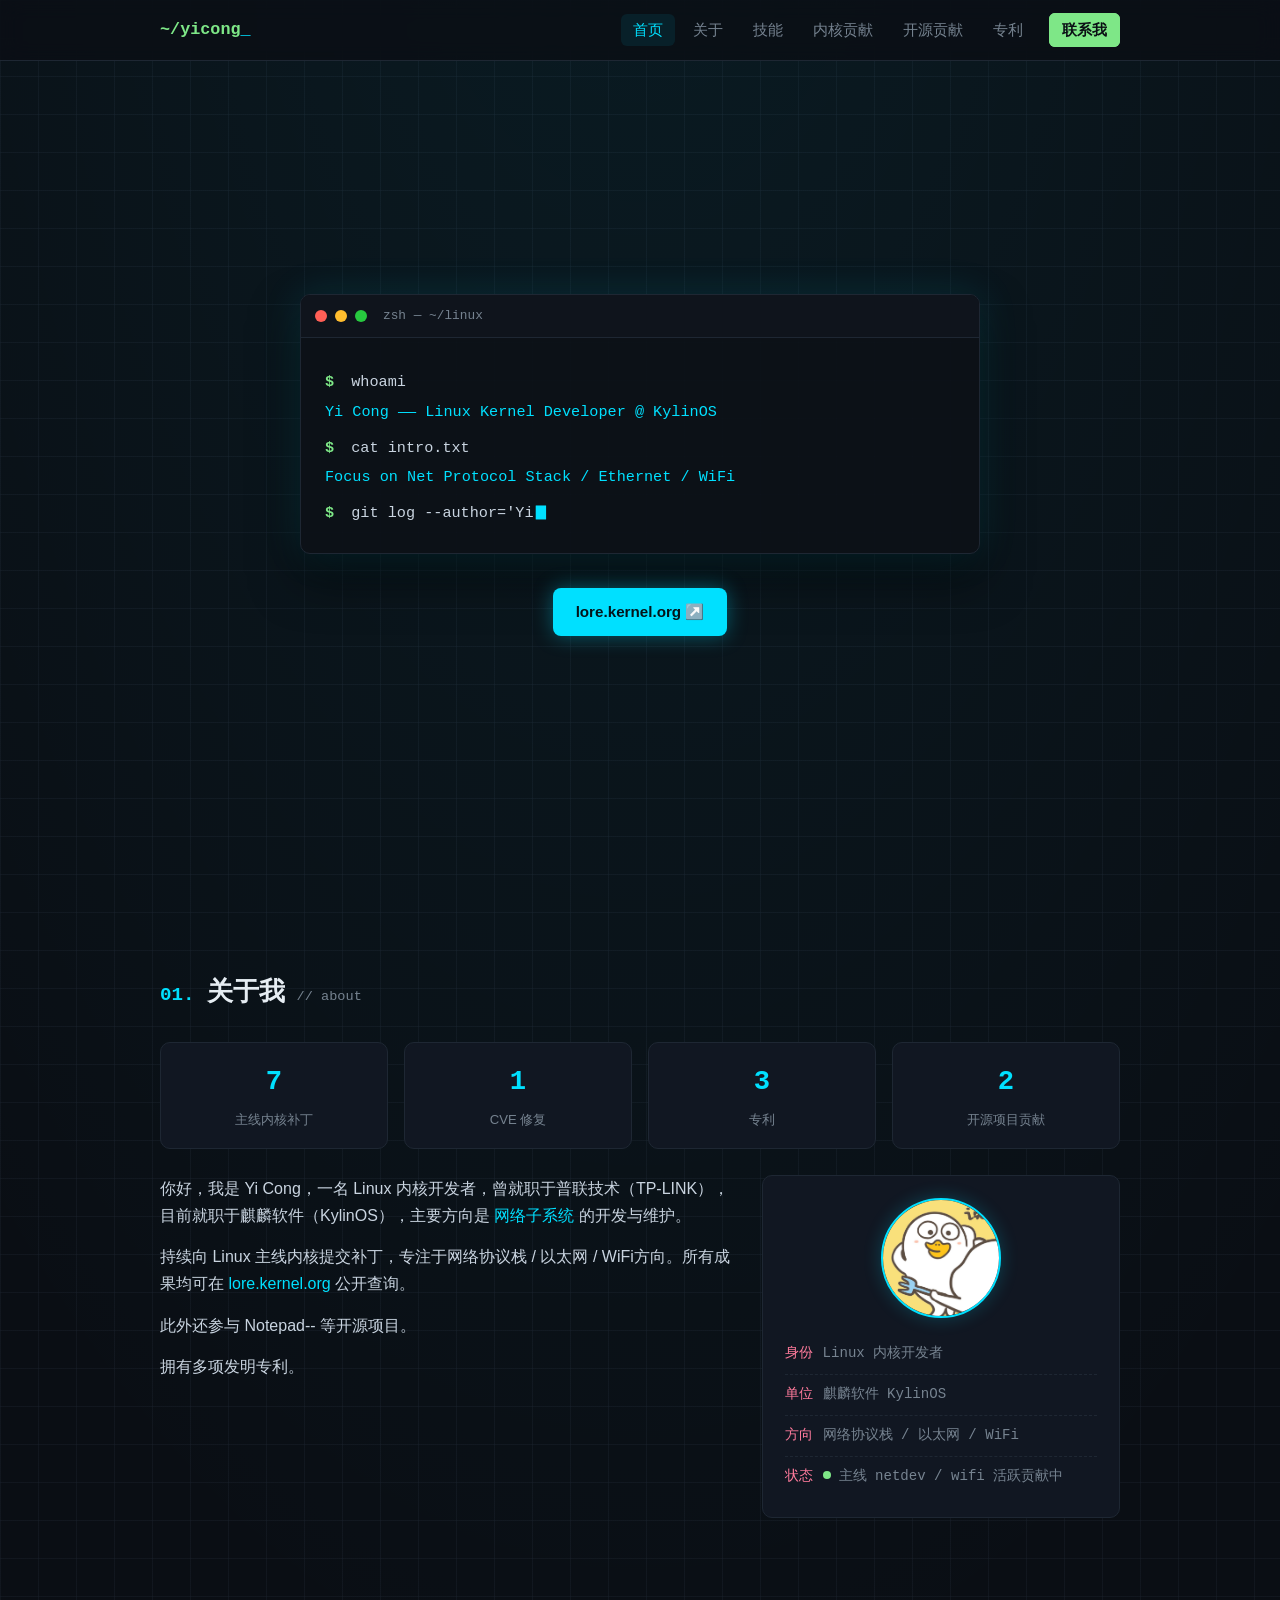
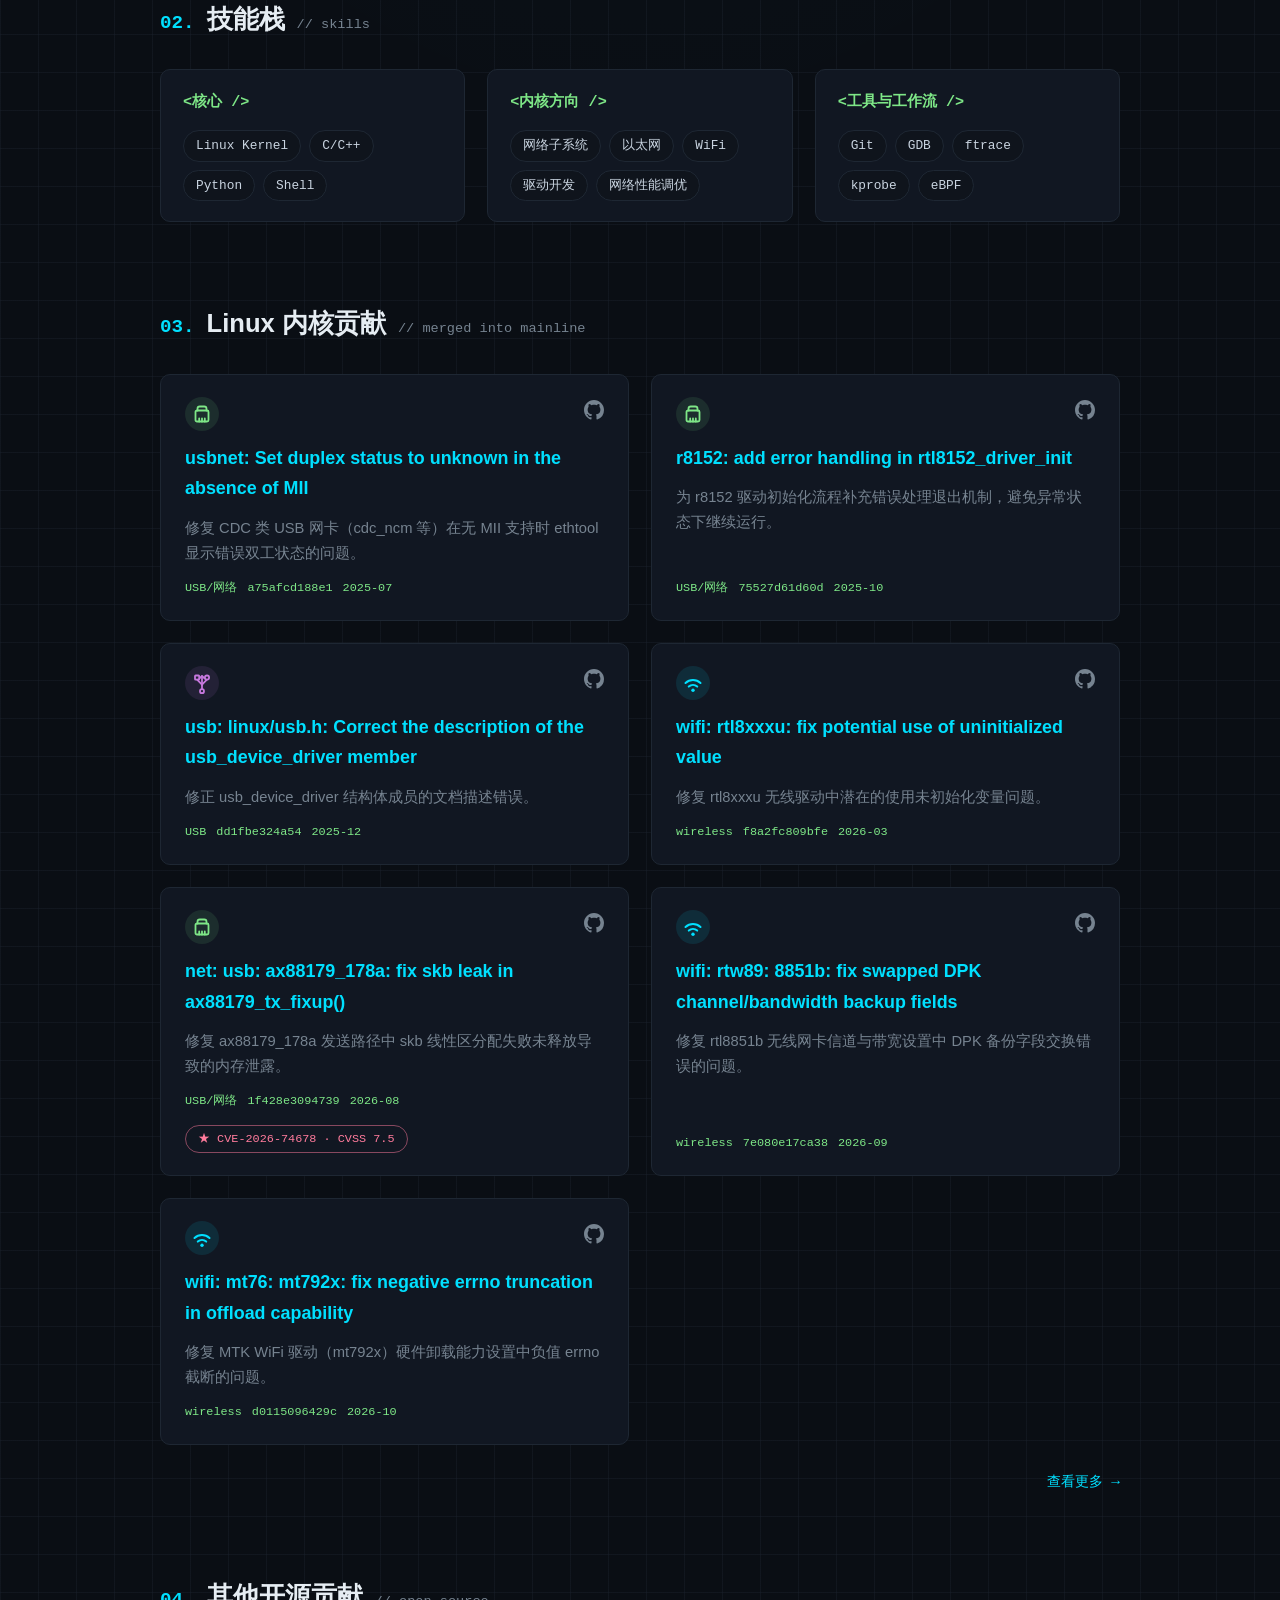
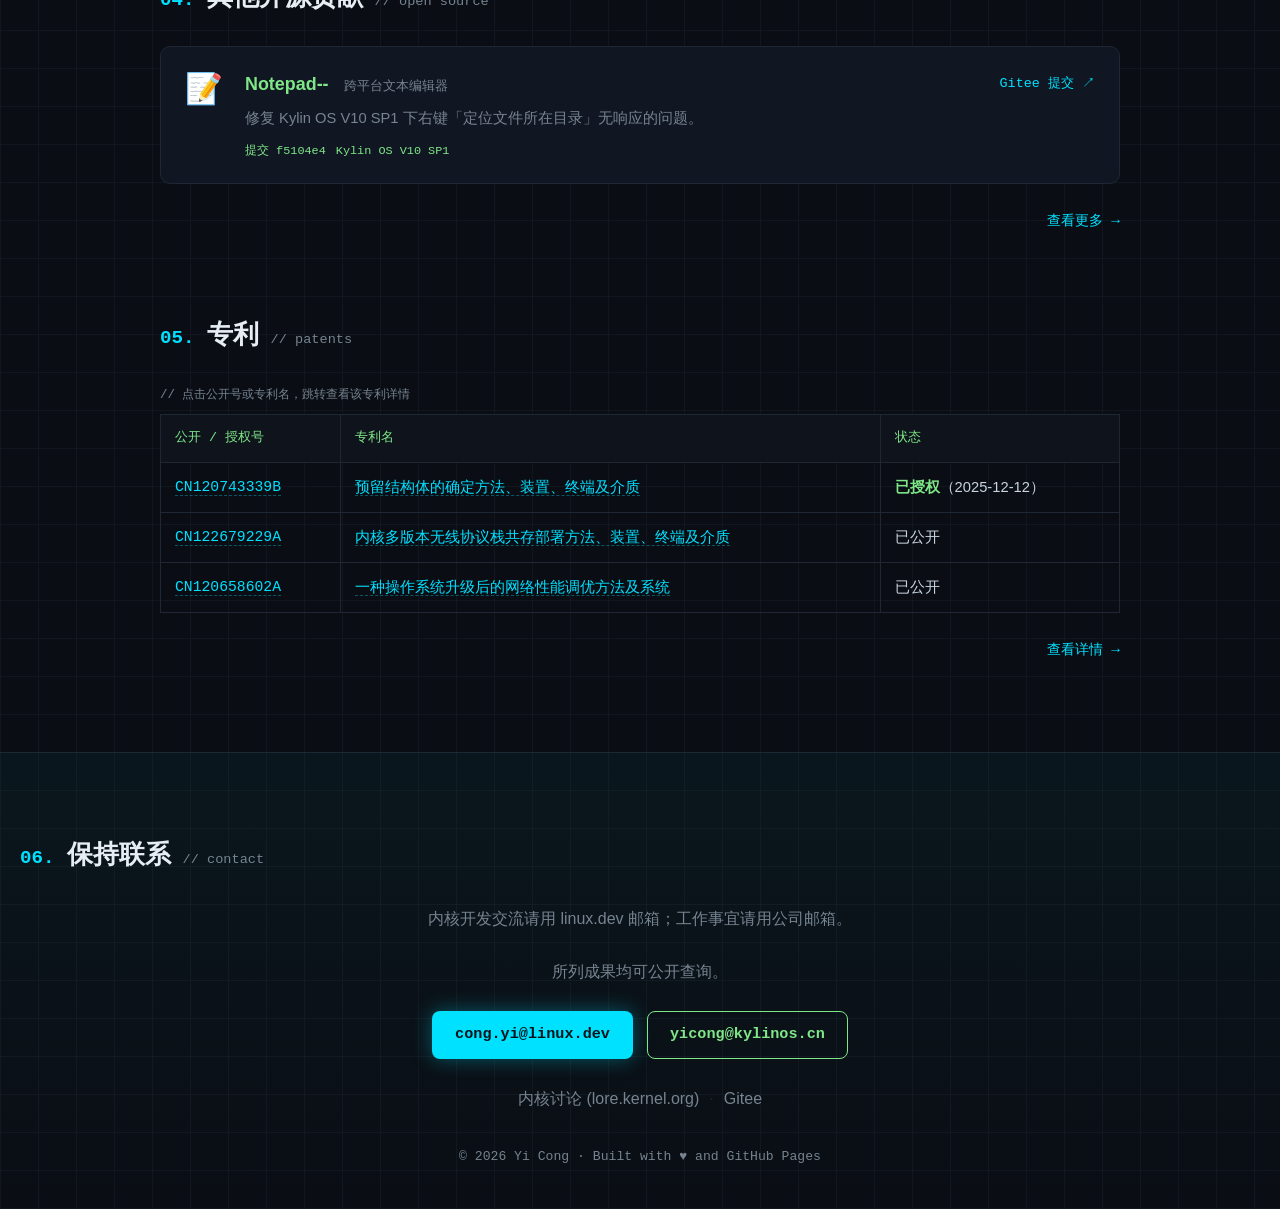
==== commit eb00dbc0: "polish: single-source stats placeholders, status line with pulsing dot, split tool chips" ====
--- a/index.html
+++ b/index.html
@@ -53,14 +53,14 @@
     <section id="about" class="section reveal">
       <h2><span class="sec-index">01.</span>关于我 <code class="sec-comment">// about</code></h2>
       <div class="stats">
-        <div class="stat"><b data-stat="patches">7</b><span>主线内核补丁</span></div>
-        <div class="stat"><b data-stat="cveFixes">1</b><span>CVE 修复</span></div>
-        <div class="stat"><b data-stat="patents">3</b><span>专利</span></div>
-        <div class="stat"><b data-stat="ossProjects">2</b><span>开源项目贡献</span></div>
+        <div class="stat"><b data-stat="patches">-</b><span>主线内核补丁</span></div>
+        <div class="stat"><b data-stat="cveFixes">-</b><span>CVE 修复</span></div>
+        <div class="stat"><b data-stat="patents">-</b><span>专利</span></div>
+        <div class="stat"><b data-stat="ossProjects">-</b><span>开源项目贡献</span></div>
       </div>
       <div class="about-grid">
         <div class="about-text">
-          <p>你好，我是 Yi Cong，一名 Linux 内核开发者，曾就职于普联技术（TP-LINK），目前就职于麒麟软件（KylinOS），主要方向是 <em>网络子系统</em>的开发与维护。</p>
+          <p>你好，我是 Yi Cong，一名 Linux 内核开发者，曾就职于普联技术（TP-LINK），目前就职于麒麟软件（KylinOS），主要方向是 <em>网络子系统</em> 的开发与维护。</p>
           <p>持续向 Linux 主线内核提交补丁，专注于网络协议栈 / 以太网 / WiFi方向。所有成果均可在 <a href="https://lore.kernel.org/all/?q=%28cong.yi%40linux.dev%20OR%20yicong%40kylinos.cn%29" target="_blank" rel="noopener">lore.kernel.org</a> 公开查询。</p>
           <p>此外还参与 Notepad-- 等开源项目。</p>
           <p>拥有多项发明专利。</p>
@@ -70,7 +70,7 @@
           <p class="fact"><span class="fact-key">身份</span>Linux 内核开发者</p>
           <p class="fact"><span class="fact-key">单位</span>麒麟软件 KylinOS</p>
           <p class="fact"><span class="fact-key">方向</span>网络协议栈 / 以太网 / WiFi</p>
-          <p class="fact"><span class="fact-key">状态</span>🟢 持续向主线提交补丁</p>
+          <p class="fact"><span class="fact-key">状态</span><span class="status-dot" aria-hidden="true"></span>主线 netdev / wifi 活跃贡献中</p>
         </div>
       </div>
     </section>
@@ -82,7 +82,7 @@
         <div class="skill-group">
           <h3>&lt;核心 /&gt;</h3>
           <div class="chips">
-            <span class="chip">Linux Kernel</span><span class="chip">C</span><span class="chip">Python</span><span class="chip">Shell</span>
+            <span class="chip">Linux Kernel</span><span class="chip">C/C++</span><span class="chip">Python</span><span class="chip">Shell</span>
           </div>
         </div>
         <div class="skill-group">
@@ -94,7 +94,7 @@
         <div class="skill-group">
           <h3>&lt;工具与工作流 /&gt;</h3>
           <div class="chips">
-            <span class="chip">Git</span><span class="chip">GDB / ftrace</span>
+            <span class="chip">Git</span><span class="chip">GDB</span><span class="chip">ftrace</span><span class="chip">kprobe</span><span class="chip">eBPF</span>
           </div>
         </div>
       </div>
--- a/css/style.css
+++ b/css/style.css
@@ -147,6 +147,21 @@
 .fact { padding: 8px 0; border-bottom: 1px dashed var(--border); color: var(--text-dim); }
 .fact:last-child { border-bottom: none; }
 .fact-key { color: var(--pink); margin-right: 10px; }
+
+/* 状态呼吸灯（替代 emoji 绿点） */
+.status-dot {
+  display: inline-block; width: 8px; height: 8px; border-radius: 50%;
+  background: var(--green); margin-right: 8px; vertical-align: 1px;
+  animation: statusPulse 2.2s ease-out infinite;
+}
+@keyframes statusPulse {
+  0% { box-shadow: 0 0 0 0 rgba(126, 231, 135, .5); }
+  70% { box-shadow: 0 0 0 7px rgba(126, 231, 135, 0); }
+  100% { box-shadow: 0 0 0 0 rgba(126, 231, 135, 0); }
+}
+@media (prefers-reduced-motion: reduce) {
+  .status-dot { animation: none; box-shadow: 0 0 6px rgba(126, 231, 135, .5); }
+}
 
 /* 技能 */
 .skill-groups { display: grid; grid-template-columns: repeat(3, 1fr); gap: 22px; }
